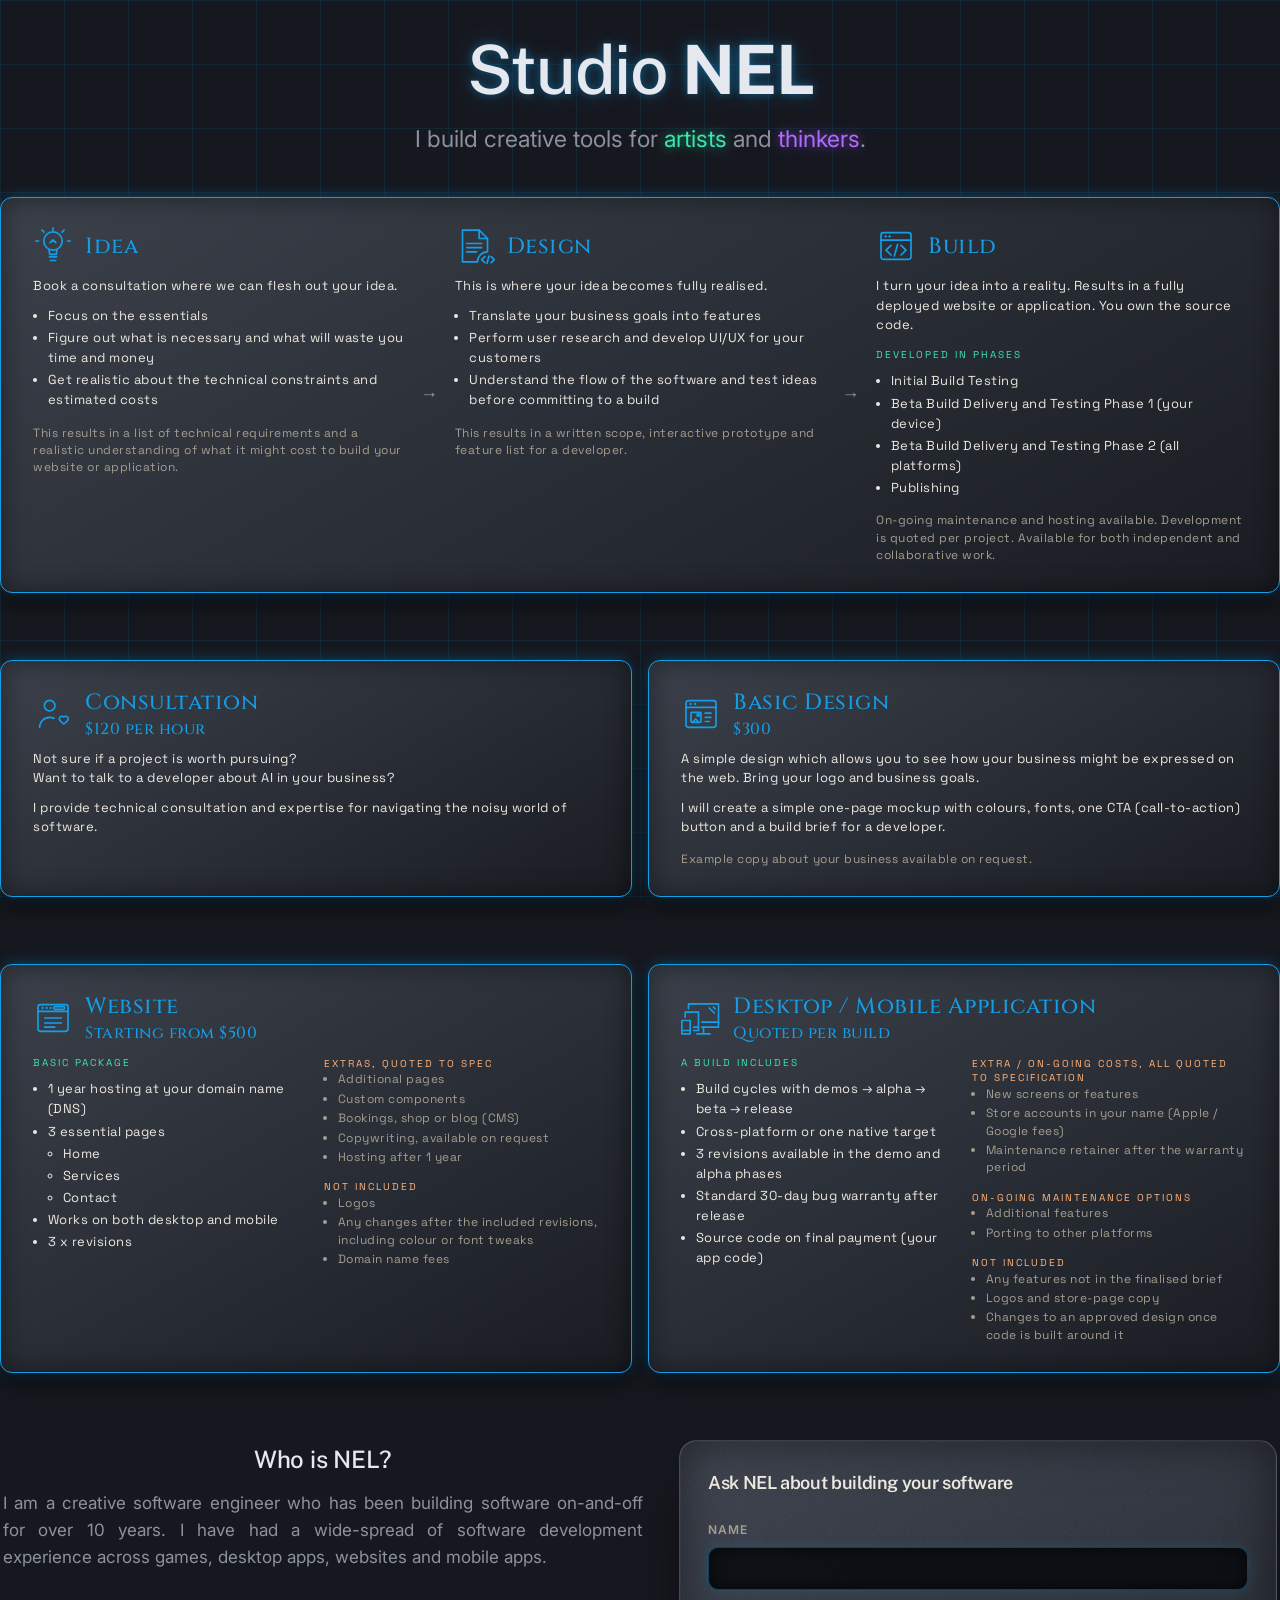
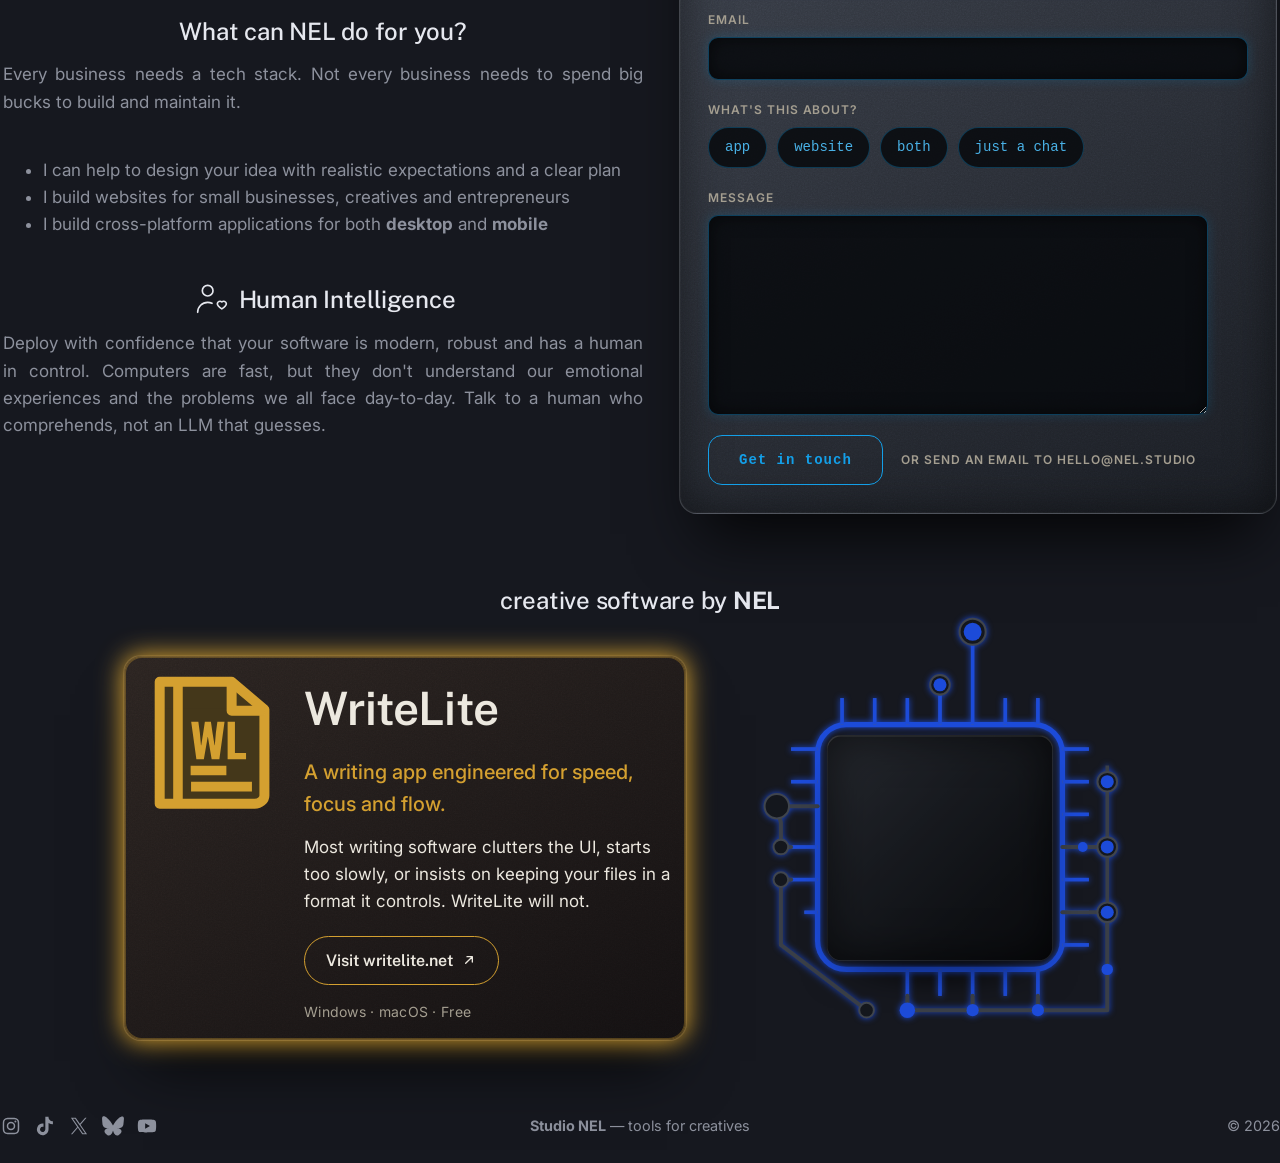
==== index.html @ 38337c76 "copy edit 13 and removed prompt data file" ====
<!DOCTYPE html>
<html lang="en">
<head>
  <meta charset="UTF-8">
  <meta name="viewport" content="width=device-width, initial-scale=1.0">
  <title>Studio NEL — tools for creatives</title>
  <meta name="description" content="Studio NEL builds software that puts ownership, freedom, and creative expression back in the hands of the people who use it.">
  <link rel="icon" href="icons/favicon.svg" type="image/svg+xml">
  <link rel="apple-touch-icon" href="icons/nel-logo.png">
  <!--
    ============================================================================
    Studio NEL — index.html (markup only)
    Static, GitHub Pages friendly. No server, no build step.

      styles.css   all styling
      cards.js     WriteLite card motion + the first-paint gate
      contact.js   submit-button motion + the form's POST
      stage.js     kaku
      grid.js      cursor feed for the background grid

    Editable copy is marked "EDIT:" inline below. Site purpose and hosting:
    AGENTS.md. Implementation detail lives in the code.
    ============================================================================
  -->

  <link rel="preconnect" href="https://fonts.googleapis.com">
  <link rel="preconnect" href="https://fonts.gstatic.com" crossorigin>
  <link href="https://fonts.googleapis.com/css2?family=Inter:wght@400;500;600&family=Public+Sans:wght@500;600;700&family=Cinzel:wght@500;700&family=Space+Grotesk:wght@400;500;700&display=swap" rel="stylesheet">

  <link rel="stylesheet" href="styles.css">

  <!-- Classic deferred scripts, in the order the inline blocks used to run.
      NOT type="module": modules fail under file:// (CORS), which would break
      local preview, and there is nothing to import between these files. -->
  <script src="scripts/cards.js" defer></script>
  <script src="scripts/contact.js" defer></script>
  <script src="scripts/stage.js" defer></script>
  <script src="scripts/grid.js" defer></script>
</head>
<!-- Google tag (gtag.js) -->
<script async src="https://www.googletagmanager.com/gtag/js?id=G-VW0EYB2LWG"></script>
<script>
  window.dataLayer = window.dataLayer || [];
  function gtag(){dataLayer.push(arguments);}
  gtag('js', new Date());

  gtag('config', 'G-VW0EYB2LWG');
</script>
<body>
  <!-- Hero -->
  <header class="hero">
    <div class="wrap">
      <h1 class="hero__title">Studio&nbsp;<strong>NEL</strong></h1>
      <!-- EDIT: values-line -->
      <p class="hero__values">I build creative tools for <span class="accent">artists</span> and <span class="accent accent--alt">thinkers</span>.</p>
    </div>
  </header>

  <main>
    <!-- Process — one purple card, Idea → Design → Build. No row titles: the
         cards carry their own headings. -->
    <section class="section" id="process">
      <div class="wrap">
        <div class="grid">
          <div class="client-package__shell">
            <div class="client-package__offers">
              <!-- EDIT: process copy -->
              <article class="client-package__offer client-package__offer--detail" data-accent="blue">
                <div class="client-package__offer-cols">
                  <div class="client-package__offer-col">
                    <div class="client-package__offer-head">
                      <span class="glyph" style="--icon: url('icons/idea.svg')"></span>
                      <div class="client-package__offer-titles">
                        <h3 class="client-package__offer-name">Idea</h3>
                      </div>
                    </div>
                    <p class="client-package__lede">Book a consultation where we can flesh out your idea.</p>
                    <ul class="client-package__list">
                      <li>Focus on the essentials</li>
                      <li>Figure out what is necessary and what will waste you time and money</li>
                      <li>Get realistic about the technical constraints and estimated costs</li>
                    </ul>
                    <p class="client-package__wrap">This results in a list of technical requirements and a realistic understanding of what it might cost to build your website or application.</p>
                  </div>

                  <p class="client-package__bridge" aria-hidden="true"></p>

                  <div class="client-package__offer-col">
                    <div class="client-package__offer-head">
                      <span class="glyph" style="--icon: url('icons/brief.svg')"></span>
                      <div class="client-package__offer-titles">
                        <h3 class="client-package__offer-name">Design</h3>
                      </div>
                    </div>
                    <p class="client-package__lede">This is where your idea becomes fully realised.</p>
                    <ul class="client-package__list">
                      <li>Translate your business goals into features</li>
                      <li>Perform user research and develop UI/UX for your customers</li>
                      <li>Understand the flow of the software and test ideas before committing to a build</li>
                    </ul>
                    <p class="client-package__wrap">This results in a written scope, interactive prototype and feature list for a developer.</p>
                  </div>

                  <p class="client-package__bridge" aria-hidden="true"></p>

                  <div class="client-package__offer-col">
                    <div class="client-package__offer-head">
                      <span class="glyph" style="--icon: url('icons/prototype.svg')"></span>
                      <div class="client-package__offer-titles">
                        <h3 class="client-package__offer-name">Build</h3>
                      </div>
                    </div>
                    <p class="client-package__lede">I turn your idea into a reality. Results in a fully deployed website or application. You own the source code.</p>
                    <p class="client-package__label">Developed in phases</p>
                    <ul class="client-package__list">
                      <li>Initial Build Testing</li>
                      <li>Beta Build Delivery and Testing Phase 1 (your device)</li>
                      <li>Beta Build Delivery and Testing Phase 2 (all platforms)</li>
                      <li>Publishing</li>
                    </ul>
                    <p class="client-package__wrap">On-going maintenance and hosting available. Development is quoted per project. Available for both independent and collaborative work.</p>
                  </div>
                </div>
              </article>
            </div>
          </div>
        </div>
      </div>
    </section>

    <!-- Services — the small packages, both blue. -->
    <section class="section" id="client-services">
      <div class="wrap">
        <div class="grid">
          <div class="client-package__shell">
            <div class="client-package__offers">
              <!-- EDIT: Consultation offer copy -->
              <article class="client-package__offer client-package__offer--detail" data-accent="blue">
                <div class="client-package__offer-head">
                  <span class="glyph" style="--icon: url('icons/human.svg')"></span>
                  <div class="client-package__offer-titles">
                    <h3 class="client-package__offer-name">Consultation</h3>
                    <p class="client-package__offer-price">$120 per hour</p>
                  </div>
                </div>
                <p class="client-package__lede">Not sure if a project is worth pursuing? <br> Want to talk to a developer about AI in your business?</p>
                <p class="client-package__lede">I provide technical consultation and expertise for navigating the noisy world of software.</p>
              </article>

              <!-- EDIT: Basic Design offer copy -->
              <article class="client-package__offer client-package__offer--detail" data-accent="blue">
                <div class="client-package__offer-head">
                  <span class="glyph" style="--icon: url('icons/design.svg')"></span>
                  <div class="client-package__offer-titles">
                    <h3 class="client-package__offer-name">Basic Design</h3>
                    <p class="client-package__offer-price">$300</p>
                  </div>
                </div>
                <p class="client-package__lede">A simple design which allows you to see how your business might be expressed on the web. Bring your logo and business goals.</p>
                <p class="client-package__lede">I will create a simple one-page mockup with colours, fonts, one CTA (call-to-action) button and a build brief for a developer.</p>
                <p class="client-package__wrap">Example copy about your business available on request.</p>
              </article>
            </div>
          </div>
        </div>
      </div>
    </section>

    <!-- Packages — the big builds, includes left, extras right. -->
    <section class="section" id="client-packages">
      <div class="wrap">
        <div class="grid">
          <div class="client-package__shell">
            <div class="client-package__offers">
              <!-- EDIT: Website package copy -->
              <article class="client-package__offer client-package__offer--detail" data-accent="blue">
                <div class="client-package__offer-head">
                  <span class="glyph" style="--icon: url('icons/website.svg')"></span>
                  <div class="client-package__offer-titles">
                    <h3 class="client-package__offer-name">Website</h3>
                    <p class="client-package__offer-price">Starting from $500</p>
                  </div>
                </div>
                <div class="client-package__offer-cols">
                  <div class="client-package__offer-col">
                    <p class="client-package__label">Basic Package</p>
                    <ul class="client-package__list">
                      <li>1 year hosting at your domain name (DNS)</li>
                      <li>3 essential pages
                        <ul>
                          <li>Home</li>
                          <li>Services</li>
                          <li>Contact</li>
                        </ul>
                      </li>
                      <li>Works on both desktop and mobile</li>
                      <li>3 x revisions</li>
                    </ul>
                  </div>
                  <div class="client-package__offer-col">
                    <p class="client-package__label client-package__wrap">Extras, quoted to spec</p>
                    <ul class="client-package__list client-package__wrap">
                      <li>Additional pages</li>
                      <li>Custom components</li>
                      <li>Bookings, shop or blog (CMS)</li>
                      <li>Copywriting, available on request</li>
                      <li>Hosting after 1 year</li>
                    </ul>
                    <p class="client-package__label client-package__wrap">Not included</p>
                    <ul class="client-package__list client-package__wrap">
                      <li>Logos</li>
                      <li>Any changes after the included revisions, including colour or font tweaks</li>
                      <li>Domain name fees</li>
                    </ul>
                  </div>
                </div>
              </article>

              <!-- EDIT: Desktop / Mobile package copy -->
              <article class="client-package__offer client-package__offer--detail" data-accent="blue">
                <div class="client-package__offer-head">
                  <span class="glyph" style="--icon: url('icons/publish.svg')"></span>
                  <div class="client-package__offer-titles">
                    <h3 class="client-package__offer-name">Desktop / Mobile Application</h3>
                    <p class="client-package__offer-price">Quoted per build</p>
                  </div>
                </div>
                <div class="client-package__offer-cols">
                  <div class="client-package__offer-col">
                    <p class="client-package__label">A Build Includes</p>
                    <ul class="client-package__list">
                      <li>Build cycles with demos → alpha → beta → release</li>
                      <li>Cross-platform or one native target</li>
                      <li>3 revisions available in the demo and alpha phases</li>
                      <li>Standard 30-day bug warranty after release</li>
                      <li>Source code on final payment (your app code)</li>
                    </ul>
                  </div>
                  <div class="client-package__offer-col">
                    <p class="client-package__label client-package__wrap">Extra / on-going costs, all quoted to specification</p>
                    <ul class="client-package__list client-package__wrap">
                      <li>New screens or features</li>
                      <li>Store accounts in your name (Apple / Google fees)</li>
                      <li>Maintenance retainer after the warranty period</li>
                    </ul>
                    <p class="client-package__label client-package__wrap">On-going maintenance options</p>
                    <ul class="client-package__list client-package__wrap">
                      <li>Additional features</li>
                      <li>Porting to other platforms</li>
                    </ul>
                    <p class="client-package__label client-package__wrap">Not included</p>
                    <ul class="client-package__list client-package__wrap">
                      <li>Any features not in the finalised brief</li>
                      <li>Logos and store-page copy</li>
                      <li>Changes to an approved design once code is built around it</li>
                    </ul>
                  </div>
                </div>
              </article>
            </div>
          </div>
        </div>
      </div>
    </section>

    <!-- Studio intro — pitch copy left, contact form right. -->
    <section class="section" id="studio-intro">
      <div class="wrap">
        <div class="grid">
          <div class="studio-intro">
            <h2 class="section__title section__title--icon">Who is NEL?</h2>
              <p class="section__lede">I am a creative software engineer who has been building
                software on-and-off for over 10 years. I have had a wide-spread of software
                development experience across games, desktop apps, websites and mobile apps.</p>

            <h2 class="section__title">What can NEL do for you?</h2>
            <p class="section__lede">Every business needs a tech stack. Not every
              business needs to spend big bucks to build and maintain it.</p>
              <ul class="section__list">
                <li>I can help to design your idea with realistic expectations and a clear plan</li>
                <li>I build websites for small businesses, creatives and entrepreneurs</li>
                <li>I build cross-platform applications for both <strong>desktop</strong> and <strong>mobile</strong></li>
              </ul>

            <h2 class="section__title section__title--icon">
              <span class="glyph section__title-icon" style="--icon: url('icons/human.svg')" aria-hidden="true"></span>
              Human Intelligence
            </h2>
            <p class="section__lede">Deploy with confidence that your software is modern,
              robust and has a human in control. Computers are fast, but they don't
              understand our emotional experiences and the problems we all face day-to-day.
              Talk to a human who comprehends, not an LLM that guesses. </p>


          </div>

          <!-- Contact card — static stone island. Form structure only; fields TBD. -->
          <section class="contact-card" id="contact" aria-label="Contact">
            <div class="contact-card__inner">
              <!-- EDIT: contact-heading -->
              <h3 class="contact-card__title">Ask NEL about building your software</h3>
              <form class="contact-form">
                <!-- EDIT: contact-fields -->
                <div class="contact-form__field">
                  <label class="contact-form__label" for="cf-name">Name</label>
                  <input class="contact-form__input" id="cf-name" name="name" type="text" autocomplete="name">
                </div>

                <div class="contact-form__field">
                  <label class="contact-form__label" for="cf-email">Email</label>
                  <input class="contact-form__input" id="cf-email" name="email" type="email" autocomplete="email">
                </div>

                <fieldset class="contact-form__field contact-form__topics">
                  <legend class="contact-form__label">What's this about?</legend>
                  <label class="contact-form__topic">
                    <input type="radio" name="topic" value="app">
                    <span>app</span>
                  </label>
                  <label class="contact-form__topic">
                    <input type="radio" name="topic" value="website">
                    <span>website</span>
                  </label>
                  <label class="contact-form__topic">
                    <input type="radio" name="topic" value="both">
                    <span>both</span>
                  </label>
                  <label class="contact-form__topic">
                    <input type="radio" name="topic" value="chat">
                    <span>just a chat</span>
                  </label>
                </fieldset>

                <div class="contact-form__field">
                  <label class="contact-form__label" for="cf-message">Message</label>
                  <textarea class="contact-form__message" id="cf-message" name="message"></textarea>
                </div>

                <div class="contact-form__actions">
                  <button class="contact-form__submit" type="submit" data-magnetic><span class="contact-form__submit-label">Get in touch</span></button>
                  <p class="contact-form__label contact-form__hint">or send an email to hello@nel.studio</p>
                </div>

                <!-- failure message only; success shows on the button itself -->
                <p class="contact-form__status" role="alert" hidden></p>
              </form>
            </div>
          </section>
        </div>
      </div>
    </section>

    <!-- Software -->
    <section class="section" id="software">
      <div class="wrap">
        <h2 class="section__title">creative software by&nbsp;<strong>NEL</strong></h2>

        <div class="grid">
          <article class="writelite-card" data-magnet>
            <div class="writelite-card__inner">
              <div class="writelite-card__logo">
                <!-- Real WriteLite logo, fixed colours -->
                <img src="icons/wl_logo.svg" alt="WriteLite logo">
              </div>

              <div class="writelite-card__body">
                <h3 class="writelite-card__name">WriteLite</h3>
                <p class="writelite-card__tagline">A writing app engineered for speed, focus and flow.</p>
                <!-- EDIT: wl-description -->
                <p class="writelite-card__desc">
                  Most writing software clutters the UI, starts too slowly, or insists on keeping your files in a format it controls.
                  WriteLite will not.
                </p>
                <div class="writelite-card__foot">
                  <a class="writelite-card__cta" href="https://writelite.net" target="_blank" rel="noopener">
                    Visit writelite.net
                    <svg viewBox="0 0 24 24" width="16" height="16" fill="none" stroke="currentColor" stroke-width="2" stroke-linecap="round" stroke-linejoin="round" aria-hidden="true"><path d="M7 17 17 7M9 7h8v8"/></svg>
                  </a>
                  <span class="writelite-card__meta">Windows · macOS · Free</span>
                </div>
              </div>
            </div>
          </article>

          <!-- kaku — a static square that boots itself once WriteLite has landed.
               Not a .writelite-card and has no magnet: it never flies in, it just
               powers up in place. The lifting/resizing square is .kaku-card; the
               .kaku-stage wrapper is the equal-height grid sibling. The circuit
               SVG is injected by stage.js. -->
          <article class="kaku-stage" aria-label="kaku">
            <div class="kaku-stage__inner" data-phase="dormant">
              <div class="kaku-stage__shadow"></div>
              <div class="kaku-stage__glow"></div>
              <div class="kaku-stage__circuit"><!-- circuit SVG injected by JS --></div>
              <div class="kaku-stage__lift">
                <!-- Card face: a dictionary entry for the working title. The text
                     and the mono line are hidden until the boot reaches 'hold';
                     the etched glyph is always there (grey), and lights up with
                     the rest. stage.js sets data-face / data-typing. -->
                <div class="kaku-card">
                  <div class="kaku-card__face">
                    <!-- Inlined from kaku_logo.svg (fill → currentColor so it can
                         recolour + glow; viewBox tightened from the file's
                         "-27 -879.5 1046 1046" to the ink's own bounds so the mark
                         fills its box). If the logo file changes, re-copy it here. -->
                    <svg class="kaku-card__glyph" viewBox="33 -792 926 871"
                         xmlns="http://www.w3.org/2000/svg" aria-hidden="true">
                      <path fill="currentColor" d="M204-246L204-246L203 1Q148-20 105-48L105-48Q86-60 76-60L76-60Q69-60 69-54L69-54Q69-47 85.500-25.500Q102-4 126 20Q150 44 173.500 61.500Q197 79 211 79L211 79Q228 79 245 62.500Q262 46 262 21L262 21Q262 12 261 3Q260-6 260-16L260-16L261-285Q335-335 361-359Q387-383 387-390L387-390Q387-397 378-397L378-397Q369-397 358-390L358-390Q308-361 262-339L262-339L263-508L355-516Q364-517 371.500-520.500Q379-524 379-531L379-531Q379-538 369.500-548Q360-558 347.500-566.500Q335-575 326-575L326-575Q322-575 320-574L320-574Q301-564 283-563L283-563L263-561L264-749Q264-760 259-767.500Q254-775 234-783L234-783Q212-792 199-792L199-792Q187-792 187-785L187-785Q187-782 190-777L190-777Q200-762 203.500-750.500Q207-739 207-721L207-721L206-557L119-550Q112-549 106-549Q100-549 95-549L95-549Q77-549 65-552L65-552Q63-553 59-553L59-553Q55-553 55-549L55-549Q55-545 56-543L56-543Q58-538 64-526Q70-514 80-504.500Q90-495 105-495L105-495Q112-495 121-496Q130-497 140-498L140-498L206-504L205-309Q151-282 109.500-263.500Q68-245 45-243L45-243Q33-242 33-236L33-236Q33-234 41.500-222Q50-210 63.500-199.500Q77-189 92-189L92-189Q97-189 106-191.500Q115-194 137.500-206Q160-218 204-246ZM762-562L762-562L943-572Q959-572 959-586L959-586Q959-598 941-614Q923-630 905-630L905-630Q897-630 894-629L894-629Q881-624 869-622Q857-620 839-619L839-619L779-615Q787-642 794-673.500Q801-705 807-735L807-735Q807-737 807.500-738.500Q808-740 808-741L808-741Q808-752 795-761Q782-770 766.500-775.500Q751-781 741-781L741-781Q731-781 731-773L731-773Q731-768 732-766L732-766Q735-757 736-750Q737-743 737-735L737-735L737-726Q732-670 720-612L720-612L585-604L570-719Q568-731 557.500-736Q547-741 534-742Q521-743 512-743L512-743Q499-743 499-737L499-737Q499-735 501-731L501-731Q509-717 513-706Q517-695 518-681L518-681L528-600L441-595L429-595Q416-595 403.500-596.500Q391-598 377-600L377-600L374-600Q368-600 368-596L368-596Q368-592 369-590L369-590Q380-559 395.500-551.500Q411-544 424-544L424-544Q430-544 437-544Q444-544 454-545L454-545L534-549L537-523Q540-504 540-478L540-478Q540-459 551.500-451Q563-443 575.500-441Q588-439 589-439L589-439Q604-439 604-452L604-452L604-456L592-553L710-559Q706-534 700-510.500Q694-487 688-465L688-465Q685-453 685-445L685-445Q685-432 692-432L692-432Q699-432 708.500-446Q718-460 728-480.500Q738-501 747-523.500Q756-546 762-562ZM503 53L501 20L863 13Q887 11 887 0L887 0Q887-14 861-41L861-41L891-349Q892-355 895.500-361.500Q899-368 899-375L899-375Q899-381 895-388.500Q891-396 878-404L878-404Q872-410 863.500-412Q855-414 845-414L845-414L838-414L481-397Q454-405 438-409.500Q422-414 414-414L414-414Q404-414 404-407L404-407Q404-405 405.500-401.500Q407-398 408-393L408-393Q418-370 421-332L421-332L439-46Q440-34 440.500-24Q441-14 441-5L441-5Q441 2 440.500 9Q440 16 439 24L439 24Q439 26 438.500 28.500Q438 31 438 33L438 33Q438 43 444 49.500Q450 56 467 65L467 65Q479 71 488 71L488 71Q503 71 503 55L503 55L503 53ZM678-355L827-362L819-237L677-231L678-355ZM480-346L619-352L618-229L487-223L480-346ZM676-180L816-186L806-40L675-37L676-180ZM490-172L618-178L617-36L498-33L490-172Z"/>
                    </svg>
                    <p class="kaku-card__word">Kaku <span class="kaku-card__ipa">| &#712;ka.k&#623; |</span></p>
                    <p class="kaku-card__pos">verb</p>
                    <p class="kaku-card__gloss">Japanese: &ldquo;to draw&rdquo;</p>
                    <!-- typed a character at a time by stage.js; hidden from
                         assistive tech so a half-written string is never read -->
                    <p class="kaku-card__build" aria-hidden="true"><span class="kaku-card__typed"></span><span class="kaku-card__caret"></span></p>
                  </div>
                </div>
                <div class="kaku-stage__rim"></div>
              </div>
            </div>
          </article>
        </div>
      </div>
    </section>
  </main>

  <footer class="foot wrap">
    <nav class="foot__social" aria-label="Studio NEL on social media">
      <a href="https://www.instagram.com/studio_nel_/" target="_blank" rel="noopener noreferrer" aria-label="Instagram">
        <span class="foot__social-icon" style="--icon: url('icons/instagram.svg')" aria-hidden="true"></span>
      </a>
      <a href="https://www.tiktok.com/@studio_nel_" target="_blank" rel="noopener noreferrer" aria-label="TikTok">
        <span class="foot__social-icon" style="--icon: url('icons/tiktok.svg')" aria-hidden="true"></span>
      </a>
      <a href="https://x.com/NEL_studio_" target="_blank" rel="noopener noreferrer" aria-label="X">
        <span class="foot__social-icon" style="--icon: url('icons/twitter.svg')" aria-hidden="true"></span>
      </a>
      <a href="https://bsky.app/profile/studio-nel.bsky.social" target="_blank" rel="noopener noreferrer" aria-label="Bluesky">
        <span class="foot__social-icon" style="--icon: url('icons/bluesky.svg')" aria-hidden="true"></span>
      </a>
      <a href="https://www.youtube.com/@Studio_NEL_95" target="_blank" rel="noopener noreferrer" aria-label="YouTube">
        <span class="foot__social-icon" style="--icon: url('icons/youtube.svg')" aria-hidden="true"></span>
      </a>
    </nav>
    <span><strong>Studio NEL</strong> — tools for creatives</span>
    <span>© 2026</span>
  </footer>

</body>
</html>
---- styles.css ----
/* ===========================================================================
   Studio NEL — styles.css

   Groups run in dependency order: tokens, base, layout, then one group
   per component, then responsive and accessibility last.

   ORDER IS LOAD-BEARING in two places:
     • .contact-form__field must stay ABOVE .contact-form__topics
     • both @media blocks must stay LAST
   Everything else is settled by specificity and may be moved freely.

   @keyframes live with the component that uses them, not in a global block.
   =========================================================================== */


/* ===========================================================================
   1. TOKENS
   =========================================================================== */

:root {
  --font-display: 'Public Sans', ui-sans-serif, system-ui, sans-serif;
  --font-body: 'Inter', ui-sans-serif, system-ui, -apple-system, sans-serif;

  --radius: 18px;

  --ease: cubic-bezier(0.22, 0.61, 0.36, 1);

  /* Granite */
  --granite-950: #16181f;      /* deepest — page bg */
  --granite-900: #1f222c;      /* raised surface — same hue, lifted */
  --granite-ink: #e6e8ef;      /* cool off-white text */
  --granite-muted: #8d919d;    /* blue-grey muted */

  /* Cornflower — the site accent */
  --blue-fill: #139fe8;   /* site accent / solid fill / buttons / title glow */
  --blue-kaku: #1c4bd9;   /* kaku's own energy accent — drives its glow, circuit + rim */

  /* Background grid. The two rgba values carry --blue-fill's channels by hand,
     because a hex token can't be given an alpha — change --blue-fill and these
     must be changed with it. */
  --grid-size: 64px;                       /* cell pitch */
  --grid-width: 1px;                       /* line thickness */
  --grid-dim: rgba(19, 159, 232, 0.10);    /* resting line */
  --grid-lit: rgba(19, 159, 232, 0.85);    /* line inside the cursor glow */
  --glow-core: 28px;                       /* full-strength radius */
  --glow-edge: 140px;                      /* fade reaches zero */

  /* Hero subheading words */
  --accent-artists: #39e6b0;      /* "artists" — teal */
  --accent-thinkers: #b06bff;  /* "thinkers" — purple */

  /* Page colours — one site style */
  --bg: var(--granite-950);
  --surface: var(--granite-900);
  --text: var(--granite-ink);
  --muted: var(--granite-muted);
  --line: rgba(255, 255, 255, 0.09);
  --accent: var(--blue-fill);         /* site accent — fills */
  --accent-ink: #ffffff;              /* text on accent fills */
  --accent-text: var(--blue-fill);    /* accent as text/links */
}


/* ===========================================================================
   2. BASE
   =========================================================================== */

* { box-sizing: border-box; }

html { scroll-behavior: smooth; }

body {
  margin: 0;
  display: flex;                   /* sticky-footer column */
  flex-direction: column;
  min-height: 100vh;               /* fallback */
  min-height: 100dvh;              /* mobile dynamic viewport */
  background-color: var(--bg);
  /* Cursor position for the grid glow, fed by grid.js. Declared here, NOT on
     ::after — grid.js writes them to body's inline style, and a declaration on
     the pseudo-element would beat the inherited value. Off-screen until the
     pointer moves, so nothing glows on load. */
  --mx: -9999px;
  --my: -9999px;
  color: var(--text);
  overflow-x: hidden;              /* card glides in from off-screen left — no scrollbar flash */
  font-family: var(--font-body);
  font-size: 17px;
  line-height: 1.6;
  -webkit-font-smoothing: antialiased;
  text-rendering: optimizeLegibility;
}

/* Background grid — two viewport-fixed layers behind everything. ::before is the
   resting grid; ::after is a lit copy of it, revealed only inside a radial mask
   centred on the cursor. Both sit at z-index -1: above the body background
   colour (which paints as the page canvas) and below all content.
   Do NOT add mix-blend-mode here. A blend mode isolates the parent, which would
   make body a stacking context and blend the layer against an empty backdrop
   instead of the page ground. Brightness lives in --grid-lit's alpha. */
body::before,
body::after {
  content: "";
  position: fixed;                 /* body has no transform/filter, so: viewport */
  inset: 0;
  z-index: -1;
  pointer-events: none;            /* never intercept clicks on the cards */
}

body::before {
  background-image:
    repeating-linear-gradient(to right, var(--grid-dim) 0 var(--grid-width),
                              transparent var(--grid-width) var(--grid-size)),
    repeating-linear-gradient(to bottom, var(--grid-dim) 0 var(--grid-width),
                              transparent var(--grid-width) var(--grid-size));
}

body::after {
  background-image:
    repeating-linear-gradient(to right, var(--grid-lit) 0 var(--grid-width),
                              transparent var(--grid-width) var(--grid-size)),
    repeating-linear-gradient(to bottom, var(--grid-lit) 0 var(--grid-width),
                              transparent var(--grid-width) var(--grid-size));
  -webkit-mask-image: radial-gradient(circle var(--glow-edge) at var(--mx) var(--my),
                        #000 0%, #000 var(--glow-core), transparent 100%);
          mask-image: radial-gradient(circle var(--glow-edge) at var(--mx) var(--my),
                        #000 0%, #000 var(--glow-core), transparent 100%);
  -webkit-mask-repeat: no-repeat;
          mask-repeat: no-repeat;
}

/* Colour transitions only after first paint (avoids animating the load) */
body.ready {
  transition: background-color 0.28s var(--ease), color 0.28s var(--ease),
              border-color 0.28s var(--ease);
}

.wrap {
  width: 100%;
}

a { color: var(--accent-text); }

main { flex: 1 0 auto; }           /* grow so the footer sits at the viewport bottom */


/* ===========================================================================
   3. LAYOUT — sections and the software / studio-intro / client-package rows
   =========================================================================== */

.section {
  padding-block-start: 40px;                      /* fixed gap: subtitle → title */
  padding-block-end: 27px;                        /* space above the footer */
}

/* Studio-intro row: pitch copy | contact card. Shared 36px gap (24px under 720);
   flex-start so the tall form does not stretch the copy column. */
#studio-intro .grid { align-items: flex-start; }

/* Intro column sizes to content; lede/list already cap at 640px. */
.studio-intro { min-width: 0; }

.section__title {
  font-family: var(--font-display);
  font-weight: 500;
  font-size: 24px;
  letter-spacing: -0.01em;
  text-align: center;
  margin: 0 0 11px;
}

/* Icon at the front of a section title; 1em tracks the title size (24 / 18). */
.section__title--icon {
  display: flex;
  align-items: center;
  justify-content: center;
  gap: 8px;
}

.section__title-icon {
  width: 40px;
  height: 40px;
  flex: 0 0 auto;
}

/* Intro paragraph under a section title. max-width is a measure cap, not a
   derived number — without it the line runs the full 1034px row. */
.section__lede {
  max-width: 640px;
  margin: 0 auto 11px;
  text-align: justify;
  color: var(--muted);
  text-wrap: pretty;
  padding-bottom: 30px;
}

.section__list
{
  max-width: 640px;
  margin: 0 auto 11px;
  text-align: left;
  color: var(--muted);
  text-wrap: pretty;
  padding-bottom: 30px;
}

/* Product grid — holds up to 3, centres 1 */
.grid {
  display: flex;
  flex-wrap: wrap;
  justify-content: center;
  gap: 36px;
  align-items: stretch;            /* equal-height cards when paired */
}


/* ===========================================================================
   4. HERO
   =========================================================================== */

.hero {
  display: flex;
  flex-direction: column;
  justify-content: center;
  align-items: center;
  text-align: center;
  padding-top: 36px;                        /* space above the title */
  padding-bottom: 0;                        /* gap below is owned by .section top */
}
.hero__title {
  font-family: 'Public Sans', var(--font-body);
  font-weight: 500;
  font-size: 68px;
  line-height: 0.98;
  letter-spacing: -0.02em;
  margin: 0;
  text-shadow:
    0 0 10px color-mix(in srgb, var(--accent) 45%, transparent),
    0 0 24px color-mix(in srgb, var(--accent) 25%, transparent);
}

.hero__values {
  margin: 18px auto 0;
  font-size: 23px;
  color: var(--muted);
  max-width: 34ch;
  font-weight: 400;
}
.hero__values .accent {
  color: var(--accent-artists);
  text-shadow:
    0 0 12px color-mix(in srgb, var(--accent-artists) 60%, transparent),
    0 0 30px color-mix(in srgb, var(--accent-artists) 35%, transparent);
}
/* "thinkers" — swap the local token so colour AND glow both go purple */
.hero__values .accent--alt { --accent-artists: var(--accent-thinkers); }


/* ===========================================================================
   5. WRITELITE CARD — stone island
   Behaviour knobs + palette live on the class.
   =========================================================================== */

.writelite-card {
  --accent: #d4a030;               /* neon rim / amber accent */
  --glow: 1;                        /* rim glow strength multiplier */
  --range: 24;                      /* px beyond the edge the magnet pull reaches */
  --pull: 5;                        /* peak magnet drift */
  --pc-text: #ece8df;              /* foreground on stone */
  --pc-muted: #a49e90;             /* meta line */
  --pc-ink: #1f1e1a;               /* text on an amber fill */
  perspective: 900px;
  flex: 0 0 564px;                  /* fixed 564px — never grows or shrinks to fill */
  max-width: 100%;                  /* shrink only when the viewport is narrower than the card */
  margin-top: 25px;                 /* aligns the card's top with the kaku chip's top; zeroed once stacked */
  /* `both` fill is load-bearing: the backwards fill is what parks the card
     off-screen-left rather than invisible, so it reads as a solid card flying
     in from outside the page. --glide-delay lets future cards stagger. */
  animation: pc-glide 2.2s var(--ease) both var(--glide-delay, 0ms);
}

/* Once the glide finishes, the outer card hands off to the idle bob and the
   inner drops its bank animation so JS can own the inner's pull/tilt transform. */
.writelite-card.is-landed { animation: writelite-bob 3.6s ease-in-out infinite; }
.writelite-card.is-landed .writelite-card__inner { animation: none; }

.writelite-card__inner {
  position: relative;
  border-radius: var(--radius);
  display: grid;
  grid-template-columns: 144px 1fr;
  gap: 20px;
  padding: 16px;
  align-items: center;
  color: var(--pc-text);
  transform-style: preserve-3d;
  background: linear-gradient(150deg, #2a2320, #131011);
  border: 1px solid rgba(255, 255, 255, 0.12);
  box-shadow: 0 40px 60px -20px rgba(0, 0, 0, 0.8),
              inset 0 0 0 1px rgba(255, 255, 255, 0.04);
  animation: pc-bank 2.2s var(--ease) both var(--glide-delay, 0ms);
}
/* Lazy cursor-follow: the pull + tilt ease toward each new pointer position
   over ~1.5s, so the card drafts after the mouse instead of snapping to it. */
body.ready .writelite-card,
body.ready .writelite-card__inner { transition: transform 1.5s var(--ease); }

/* stone grain — baked feTurbulence data-URI */
.writelite-card__inner::before {
  content: ""; position: absolute;
  inset: 0; border-radius: var(--radius);
  pointer-events: none;
  opacity: 0.35; mix-blend-mode: overlay;
  background-image: url("data:image/svg+xml,%3Csvg xmlns='http://www.w3.org/2000/svg' width='200' height='200'%3E%3Cfilter id='c'%3E%3CfeTurbulence type='fractalNoise' baseFrequency='0.7' numOctaves='3'/%3E%3CfeColorMatrix type='saturate' values='0'/%3E%3C/filter%3E%3Crect width='100%25' height='100%25' filter='url(%23c)'/%3E%3C/svg%3E");
}
/* neon rim — driven entirely by --accent (no overflow:hidden or the glow clips) */
.writelite-card__inner::after {
  content: ""; position: absolute; inset: 0; border-radius: var(--radius);
  pointer-events: none;
  border: 1px solid color-mix(in srgb, var(--accent) 40%, transparent);
  box-shadow: 0 0 24px calc(var(--glow) * 2px) var(--accent),
              inset 0 0 0 1px color-mix(in srgb, var(--accent) 33%, transparent);
}
/* lift the real content above the grain/rim pseudo-layers so text stays crisp */
.writelite-card__inner > * { position: relative; z-index: 1; }

.writelite-card__logo {
  display: grid;
  place-items: center;
  align-self: start;
}
.writelite-card__logo img {
  width: 144px;
  height: auto;
}

.writelite-card__name {
  font-family: var(--font-display);
  font-weight: 600;
  font-size: 46px;
  letter-spacing: -0.02em;
  margin: 0;
}
.writelite-card__tagline {
  margin: 10px 0 0;
  font-size: 20px;
  color: var(--accent);
  font-weight: 500;
}
.writelite-card__desc {
  margin: 14px 0 0;
  color: var(--pc-text);
  max-width: 460px;
}
.writelite-card__foot {
  margin-top: 20px;
  display: flex;
  flex-wrap: wrap;
  align-items: center;
  gap: 16px 24px;
}
.writelite-card__cta {
  display: inline-flex;
  align-items: center;
  gap: 8px;
  font-family: var(--font-display);
  font-weight: 600;
  font-size: 16px;
  text-decoration: none;
  color: var(--pc-text);
  padding: 11px 21px;
  border: 1.5px solid var(--accent);
  border-radius: 999px;
}
.writelite-card__cta:hover { background: var(--accent); color: var(--pc-ink); }
body.ready .writelite-card__cta { transition: background-color 0.2s var(--ease), color 0.2s var(--ease); }
.writelite-card__meta {
  font-size: 14px;
  color: var(--pc-muted);
  letter-spacing: 0.02em;
}

/* The outer card flies in fully opaque from off-screen left; the inner banks
   and levels out, like a ship settling into position. */
@keyframes pc-glide {
  from { transform: translateX(-140vw); }
  to   { transform: translateX(0); }
}
@keyframes pc-bank {
  from { transform: rotateY(24deg) rotateZ(-6deg); }
  to   { transform: rotateY(0) rotateZ(0); }
}
/* Idle float once landed — the WriteLite twin of kaku's hoverbob. Lives on the
   outer card so it never collides with the magnet pull/tilt on the inner. */
@keyframes writelite-bob {
  0%,100% { transform: translateY(2px); }
  50%     { transform: translateY(-9px); }
}


/* ===========================================================================
   6. KAKU — self-booting circuit card, stone island
     .kaku-stage  — the grid sibling; a fixed square
     .kaku-card   — the square that lifts + resizes (the "card" itself)
     __circuit    — the SVG circuit board (injected by stage.js)
     __rim        — WriteLite-style kaku-blue aura; flickers once then holds

   stage.js mutates inline styles to run the phase timeline. The base styles
   below ARE the `dormant` look — keep them that way, or the card flashes a
   later phase before the boot starts.
   =========================================================================== */

.kaku-stage {
  --acc: var(--blue-kaku);           /* energy colour — drives glow, circuit, rim */
  --glow: 1;                          /* glow-strength multiplier */
  --range: 24;                        /* px beyond the edge the magnet pull reaches */
  --pull: 5;                          /* peak magnet drift */
  position: relative;
  flex: 0 0 auto;
  width: min(434px, 90vw);            /* the whole square animation system scales off this */
  aspect-ratio: 1 / 1;
  max-width: 100%;
  perspective: 900px;                 /* depth for the magnet tilt (matches WriteLite) */
  display: grid;
  place-items: center;
}
.kaku-stage__inner {
  position: relative;
  width: 100%;
  height: 100%;
  display: grid;
  place-items: center;
  /* the magnet's free transform layer — eases toward the pointer. Untouched
     until the boot arms it. */
  transition: transform 1.5s var(--ease);
}
.kaku-stage__shadow {
  position: absolute; left: 50%; bottom: 15%;
  width: 52%; height: 12%;
  transform: translate(-50%, 0) scale(1);
  border-radius: 50%;
  background: radial-gradient(closest-side, #000000cc, transparent 78%);
  filter: blur(8px);
  opacity: .5;
  transition: transform .95s cubic-bezier(.2,.8,.2,1), opacity .95s ease, filter .95s ease;
  z-index: 1;
}
.kaku-stage__glow {
  position: absolute; left: 50%; top: 48%;
  width: 90%; height: 90%;
  transform: translate(-50%, -50%) scale(.7);
  border-radius: 50%;
  background: radial-gradient(closest-side, var(--acc), transparent 72%);
  opacity: 0;
  filter: blur(6px);
  mix-blend-mode: screen;
  transition: opacity .8s ease, transform .8s cubic-bezier(.2,.8,.2,1);
  z-index: 2;
}
.kaku-stage__circuit {
  position: absolute; inset: 3%;
  z-index: 3;
  color: var(--acc);                  /* currentColor for the injected SVG traces */
  filter: none;
  transition: filter .6s ease;
}
.kaku-stage__lift {
  position: relative;
  z-index: 4;
  /* 88.4% is the card's LEVITATED size — its real box. The card must rest
     untransformed at this size so its text rasterises at 1:1 and stays crisp;
     the boot runs the scale the other way, from 1/1.7 up to 1. */
  width: 88.4%;
  aspect-ratio: 1 / 1;
  display: grid;
  place-items: center;
}
.kaku-card {
  position: relative;
  width: 100%;
  aspect-ratio: 1 / 1;
  /* Decoration lengths are authored at LEVITATED size; the DORMANT phase
     scales them back down. */
  border-radius: 23.8px;
  background: linear-gradient(135deg,#333842 0%,#20242c 40%,#14171d 72%,#0d0f14 100%),
              repeating-linear-gradient(118deg, rgba(255,255,255,.05) 0 1px, transparent 1px 6px);
  border: 1.7px solid #ffffff22;
  box-shadow: inset 0 1.7px 0 #ffffff2e, inset 0 0 74.8px #0009, 0 37.4px 74.8px -37.4px #000d;
  overflow: hidden;
  /* 1/1.7 — the dormant size. Must be the inverse, not identity, or the card
     flashes at full size before the boot starts. */
  transform: scale(0.5882352941);
  filter: brightness(.5) saturate(.55);   /* dormant look — matches the base phase */
  transition: transform 1.1s cubic-bezier(.2,.8,.2,1), filter .6s ease;

  /* --- card face tokens (the dictionary entry) --- */
  /* Lit colour for the "building..." line ONLY. The glyph does NOT use this:
     it is a 144px mark, not text, and paints raw --blue-kaku so it matches the
     circuit nodes exactly. */
  --k-lit: color-mix(in srgb, var(--acc) 45%, #dbe6ff);
  /* dead-trace grey — the glyph's colour before it ignites. A token because
     the ignition keyframes below have to name it too. */
  --k-dead: #3c414a;
  --k-pad: 20px;
}
/* WriteLite-style rim aura — overlays .kaku-card, mirrors its scale in JS.
   Authored at the same levitated size as .kaku-card and scaled by the same
   inverse while dormant, so the two never drift apart. */
.kaku-stage__rim {
  position: absolute; inset: 0;
  border-radius: 23.8px;
  pointer-events: none;
  opacity: 0;                         /* off until the boot's flicker phase */
  transform: scale(0.5882352941);
  border: 1.7px solid color-mix(in srgb, var(--acc) 40%, transparent);
  box-shadow: 0 0 40.8px calc(var(--glow) * 3.4px) var(--acc),
              inset 0 0 0 1.7px color-mix(in srgb, var(--acc) 33%, transparent);
  transition: opacity .8s ease, transform 1.1s cubic-bezier(.2,.8,.2,1);
}

/* --- the card face: revealed once the boot settles at 'hold' ---------------
   stage.js sets data-face="on" to drive the fades in order, then
   data-glyph="lit" for the ignition once the typing has finished.
   Every value here is plain px and means exactly what it renders at. Never
   author the face against a scale — the text would be rasterised small and
   stretched, which is what made it blurry before. */
.kaku-card__face {
  /* Plain block flow — NOT flex/grid and no overflow, or .kaku-card__glyph's
     float stops shortening the text's line boxes. */
  position: absolute;
  inset: 0;
  padding: var(--k-pad);
}
/* Etched mark, top-left. Floated (not absolute) so the entry text runs beside
   it and then leaks underneath line by line, like a dictionary page. */
.kaku-card__glyph {
  float: left;
  width: 144px;                       /* matches the WriteLite logo's rendered size */
  height: 144px;
  margin: 0 12px 10px 0;
  /* dormant: cut into the plate — dead-trace grey with a hairline light lip below */
  color: var(--k-dead);
  filter: drop-shadow(0 1.7px 0 rgba(255,255,255,.06));
  /* Held back until the reveal. Floats still reserve their box when
     transparent, so nothing reflows when it appears. `color` is deliberately
     NOT transitioned: the ignition below owns it. */
  opacity: 0;
  transition: opacity .5s ease, filter .7s ease;
}
/* Beat 1 — the unlit mark fades in ahead of the entry text. */
.kaku-card[data-face="on"] .kaku-card__glyph { opacity: 1; }
/* Beat 4 — ignition, once "building..." has finished typing. Shares the card's
   own 0.62s boot-flicker duration so the two read as one electrical event. */
.kaku-card[data-glyph="lit"] .kaku-card__glyph {
  color: var(--blue-kaku);
  animation: kaku-glyph-ignite .62s ease-out;
}
@keyframes kaku-glyph-ignite {
    0%{ color: var(--k-dead) }   8%{ color: var(--blue-kaku) }  16%{ color: var(--k-dead) }
   34%{ color: var(--blue-kaku) } 48%{ color: var(--k-dead) }   68%{ color: var(--blue-kaku) }
   82%{ color: var(--k-dead) }  100%{ color: var(--blue-kaku) }
}
/* Beat 2 — the entry itself, staggered line by line behind the glyph's fade. */
.kaku-card__word,
.kaku-card__pos,
.kaku-card__gloss {
  margin: 0;
  opacity: 0;
  transform: translateY(6px);
  transition: opacity .4s ease, transform .4s var(--ease);
}
.kaku-card[data-face="on"] .kaku-card__word,
.kaku-card[data-face="on"] .kaku-card__pos,
.kaku-card[data-face="on"] .kaku-card__gloss {
  opacity: 1;
  transform: translateY(0);
}
/* 500ms = the glyph's fade, so the entry starts as the mark lands. */
.kaku-card[data-face="on"] .kaku-card__word  { transition-delay: 500ms; }
.kaku-card[data-face="on"] .kaku-card__pos   { transition-delay: 620ms; }
.kaku-card[data-face="on"] .kaku-card__gloss { transition-delay: 740ms; }

.kaku-card__word {
  font-family: var(--font-display);
  font-weight: 600;
  font-size: 40px;
  letter-spacing: -0.01em;
  line-height: 1.2;
  color: #e6e8ef;
}
/* Breaks onto its own line beneath the headword — the geometry forces it
   rather than leaving the dictionary setting to chance. */
.kaku-card__ipa {
  font-weight: 400;
  font-size: 20px;
  color: #8d919d;
}
.kaku-card__pos {
  margin-top: 10px;
  font-family: var(--font-body);
  font-style: italic;
  font-size: 16px;
  line-height: 1.3;
  color: #8d919d;
}
.kaku-card__gloss {
  margin-top: 8px;
  font-family: var(--font-body);
  font-size: 18px;
  line-height: 1.35;
  color: #b9bec9;
}
/* Typed status line — sits well above the bottom edge rather than on the
   padding, so the caret has room to blink without crowding the corner. */
.kaku-card__build {
  position: absolute;
  left: var(--k-pad);
  bottom: 100px;
  margin: 0;
  font-family: ui-monospace, 'SF Mono', Menlo, Consolas, monospace;
  font-size: 28px;
  line-height: 1;
  color: var(--k-lit);
  text-shadow: 0 0 14px color-mix(in srgb, var(--acc) 55%, transparent);
}
/* Block caret — off until the typing starts, then blinks for good. 1ch is one
   character cell in a monospace font, so it sits in the line like a real
   terminal cursor rather than as an arbitrary bar. */
.kaku-card__caret {
  display: inline-block;
  width: 1ch;
  height: 1em;
  vertical-align: -0.12em;
  background: currentColor;
  opacity: 0;
}
.kaku-card[data-typing] .kaku-card__caret {
  animation: kaku-caret 1.06s steps(1) infinite;
}
.kaku-card[data-typing="static"] .kaku-card__caret {
  animation: none;
  opacity: 1;                              /* reduced motion — caret sits lit */
}
@keyframes kaku-caret {
  0%, 49%   { opacity: 1; }
  50%, 100% { opacity: 0; }
}

/* One-shot rim ignition: flickers, then stage.js pins it steady at opacity 1. */
@keyframes kaku-rim-flicker {
  0%   { opacity: 0; }
  10%  { opacity: 1; }
  22%  { opacity: .25; }
  38%  { opacity: .95; }
  54%  { opacity: .35; }
  72%  { opacity: 1; }
  86%  { opacity: .55; }
  100% { opacity: 1; }
}
/* The card's ignition flicker + the airborne bob. */
@keyframes kaku-flicker {
  0%{opacity:.35} 8%{opacity:1} 14%{opacity:.45} 22%{opacity:.95} 30%{opacity:.28}
  42%{opacity:1} 52%{opacity:.6} 64%{opacity:1} 76%{opacity:.55} 88%{opacity:.95} 100%{opacity:1}
}
@keyframes kaku-hoverbob {
  0%,100%{ transform: translateY(2px); }
  50%    { transform: translateY(-9px); }
}


/* Icons are external files in icons/, pulled in as a CSS mask so the page can
   recolour them: the mask is the file's shape, `background: currentColor`
   fills it. An icon file MUST be stroke-based and fill="none"
   stroke="currentColor", or its shape will not mask cleanly. */
.glyph {
  display: block;
  background: currentColor;                 /* filled with the inherited accent */
  -webkit-mask: var(--icon) center / contain no-repeat;
          mask: var(--icon) center / contain no-repeat;
}


/* ===========================================================================
   7. CLIENT PACKAGE — process, service and package cards
   One row per section (#process, #client-services, #client-packages); each row
   is a 1337px shell of face-stone cards. The card's own [data-accent] carries
   its border colour and glow — purple for the process card, blue for packages.
   =========================================================================== */

.client-package__shell {
  width: min(100%, 1337px);
  display: flex;
  flex-direction: column;
  gap: 20px;
}

/* Cards in a row — 16px between siblings; process: col | bridge | col | bridge | col. */
.client-package__offers {
  display: flex;
  flex-direction: row;
  align-items: stretch;
  gap: 16px;
}

.client-package__offers > .client-package__offer {
  flex: 1 1 0;
  min-width: 0;
}

/* Base offer: icon + label row. Detail offers override to a column. */
.client-package__offer {
  display: flex;
  align-items: center;
  justify-content: center;
  gap: 12px;
  padding: 28px 32px;
  border-radius: 12px;
  border: 1px solid;
  font-family: 'Cinzel', serif;
  font-weight: 500;
  font-size: 22px;
  letter-spacing: 0.5px;
  line-height: 1.25;
  box-sizing: border-box;
}

.client-package__offer .glyph {
  flex: 0 0 auto;
  width: 40px;
  height: 40px;
}

.client-package__offer[data-accent="purple"] {
  border-color: #b06bff;
  color: #b06bff;
}

.client-package__offer--detail[data-accent="purple"] {
  box-shadow: 0 8px 22px rgba(0, 0, 0, 0.67), inset 0 0 26px rgba(0, 0, 0, 0.44),
              0 0 18px -6px #b06bff;
}

.client-package__offer[data-accent="blue"] {
  border-color: var(--blue-fill);
  color: var(--blue-fill);
}

.client-package__offer--detail[data-accent="blue"] {
  box-shadow: 0 8px 22px rgba(0, 0, 0, 0.67), inset 0 0 26px rgba(0, 0, 0, 0.44),
              0 0 18px -6px var(--blue-fill);
}

/* Filled offers: face-stone card; head keeps the offer accent; body stays stone white. */
.client-package__offer--detail {
  flex-direction: column;
  align-items: stretch;
  justify-content: flex-start; /* beat .client-package__offer’s centre — stretch leaves spare height on Design */
  gap: 10px;
  color: #ece8df;
  font-weight: 400;
  background: linear-gradient(150deg, #3b404a, #191c22);
  box-shadow: 0 8px 22px rgba(0, 0, 0, 0.67), inset 0 0 26px rgba(0, 0, 0, 0.44);
}

/* Internal split: includes | extras + not included, and the process card's 3 steps. */
.client-package__offer-cols {
  display: flex;
  gap: 16px;
  align-items: flex-start;
}

.client-package__offer-col {
  flex: 1 1 0;
  min-width: 0;
  display: flex;
  flex-direction: column;
  gap: 10px;
}

/* Process card: the columns match height so both bridges centre on a level block. */
#process .client-package__offer-cols { align-items: stretch; }

.client-package__offer--detail[data-accent="purple"] .client-package__offer-head { color: #b06bff; }
.client-package__offer--detail[data-accent="blue"]  .client-package__offer-head { color: var(--blue-fill); }

.client-package__offer-head {
  display: flex;
  align-items: center;
  justify-content: flex-start;
  gap: 12px;
  font-weight: 500;
  font-size: 22px;
  letter-spacing: 0.5px;
  line-height: 1.25;
}

.client-package__offer-titles {
  display: flex;
  flex-direction: column;
  gap: 2px;
  text-align: left;
}

.client-package__offer-name {
  margin: 0;
  font: inherit;
  color: inherit;
}

/* Between offer head (22px) and body info (13px); same Cinzel + accent. */
.client-package__offer-price {
  margin: 0;
  font-family: inherit;
  font-weight: 500;
  font-size: 16px;
  letter-spacing: 0.5px;
  line-height: 1.25;
  color: inherit;
}

.client-package__lede {
  margin: 0;
  /* Same measure as one .client-package__offer-col (gap 16px). */
  width: calc((100% - 16px) / 2);
  max-width: 100%;
  font-family: 'Space Grotesk', monospace;
  font-size: 13px;
  line-height: 1.5;
  color: #ece8df;
}

/* Cards/columns with no internal split get the full measure, not the half-column one. */
#process .client-package__lede,
#client-services .client-package__lede { width: 100%; }

.client-package__label {
  margin: 4px 0 0;
  font-family: 'Space Grotesk', monospace;
  font-size: 10px;
  letter-spacing: 2px;
  text-transform: uppercase;
  color: var(--accent-artists);
}

.client-package__list {
  margin: 0;
  padding-inline-start: 1.15em;
  font-family: 'Space Grotesk', monospace;
  font-size: 13px;
  line-height: 1.55;
  color: #ece8df;
}

.client-package__list li + li { margin-top: 2px; }

.client-package__list ul {
  margin: 2px 0 0;
  padding-inline-start: 1.15em;
}

.client-package__wrap {
  margin: 4px 0 0;
  font-family: 'Space Grotesk', monospace;
  font-size: 12px;
  line-height: 1.45;
  color: #a49e90;
}

.client-package__label.client-package__wrap {
  opacity: 1;
  font-size: 10px;
  color: #ffb27a; /* same warm accent as app deck build & test */
}

.client-package__list.client-package__wrap {
  font-size: 12px;
  line-height: 1.45;
  margin-top: -10px;
}

/* Arrow between process steps — glyph from CSS (→ desktop, ↓ at 720). */
.client-package__bridge {
  flex: 0 0 auto;
  align-self: center;
  margin: 0;
  padding-block: 8px;
  text-align: center;
  font-size: 18px;
  line-height: 1;
  color: #ece8df;
  opacity: 0.55;
}

.client-package__bridge::before {
  content: "→";
}


/* ===========================================================================
   8. CONTACT — static stone island + the form
   Shares the client-package cards' cool stone gradient and the WriteLite card's
   surface treatment, but is deliberately STATIC: no accent rim glow, and none
   of the WriteLite motion (glide, bank, magnet, tilt).
   =========================================================================== */

.contact-card {
  --pc-text: #ece8df;              /* foreground on stone */
  --pc-muted: #a49e90;             /* muted meta */
  flex: 0 0 598px;                 /* fixed 598px — never grows or shrinks to fill */
  max-width: 100%;                 /* shrink only when the viewport is narrower */
}

.contact-card__inner {
  position: relative;
  border-radius: var(--radius);
  padding: 28px;
  color: var(--pc-text);
  background: linear-gradient(150deg, #3b404a, #191c22);   /* same cool stone as the client-package cards */
  border: 1px solid rgba(255, 255, 255, 0.12);
  box-shadow: 0 40px 60px -20px rgba(0, 0, 0, 0.8),        /* island drop shadow — no coloured rim */
              inset 0 0 46px rgba(0, 0, 0, 0.5),           /* dark vignette */
              inset 0 0 0 1px rgba(255, 255, 255, 0.04);   /* faint inner hairline */
}

/* stone grain — same baked feTurbulence data-URI as the WriteLite card */
.contact-card__inner::before {
  content: ""; position: absolute;
  inset: 0; border-radius: var(--radius);
  pointer-events: none;
  opacity: 0.35; mix-blend-mode: overlay;
  background-image: url("data:image/svg+xml,%3Csvg xmlns='http://www.w3.org/2000/svg' width='200' height='200'%3E%3Cfilter id='c'%3E%3CfeTurbulence type='fractalNoise' baseFrequency='0.7' numOctaves='3'/%3E%3CfeColorMatrix type='saturate' values='0'/%3E%3C/filter%3E%3Crect width='100%25' height='100%25' filter='url(%23c)'/%3E%3C/svg%3E");
}
/* keep real content crisp above the grain layer */
.contact-card__inner > * { position: relative; z-index: 1; }

/* Card heading, above the form. Inherits --pc-text from .contact-card__inner;
   the 22px gap below it is owned by .contact-form's margin-top. */
.contact-card__title {
  font-family: var(--font-display);
  font-weight: 600;
  font-size: 18px;
  letter-spacing: -0.02em;
  margin: 0;
}

/* --- the form: a neon terminal on obsidian ------------------------------
   Fields render as lit screens: near-black panels with an accent-tinted rim +
   glow (the same neon idiom as the WriteLite card's rim), accent-coloured
   monospace text. */
.contact-form {
  display: flex;
  flex-direction: column;
  gap: 20px;
  margin-top: 22px;
}

/* MUST stay above .contact-form__topics — that rule flips flex-direction to
   row on an element carrying both classes, and wins on position alone. */
.contact-form__field {
  display: flex;
  flex-direction: column;
  gap: 8px;
  border: 0;             /* reset the <fieldset> the topics group uses */
  padding: 0;
  margin: 0;
  min-width: 0;
}

/* terminal captions — small, uppercase, muted stone */
.contact-form__label {
  font-family: var(--font-body);
  font-size: 12px;
  font-weight: 600;
  letter-spacing: 0.08em;
  text-transform: uppercase;
  color: var(--pc-muted);
  padding: 0;
}

/* the screens — obsidian panels, accent rim + glow, accent monospace text */
.contact-form__input,
.contact-form__message {
  font-family: ui-monospace, 'SF Mono', Menlo, Consolas, monospace;
  font-size: 15px;
  color: var(--accent);
  background: rgba(8, 10, 14, 0.85);
  border: 1px solid color-mix(in srgb, var(--accent) 35%, transparent);
  border-radius: 10px;
  padding: 12px 14px;
  box-shadow: inset 0 0 18px rgba(0, 0, 0, 0.6),
              0 0 12px color-mix(in srgb, var(--accent) 18%, transparent);
  transition: border-color 0.18s ease, box-shadow 0.18s ease;
}
.contact-form__input::placeholder,
.contact-form__message::placeholder {
  color: color-mix(in srgb, var(--accent) 45%, transparent);
}

/* screen-on: intensify the glow on focus (keyboard outline still applies) */
.contact-form__input:focus,
.contact-form__message:focus {
  outline: none;
  border-color: color-mix(in srgb, var(--accent) 70%, transparent);
  box-shadow: inset 0 0 18px rgba(0, 0, 0, 0.5),
              0 0 22px color-mix(in srgb, var(--accent) 40%, transparent);
}

.contact-form__message {
  width: 500px;
  height: 200px;
  max-width: 100%;        /* never overflow the 598px card on narrow viewports */
  resize: vertical;       /* adjustable height */
  line-height: 1.5;
}

/* radio group — neon chips that light up when selected */
.contact-form__topics {
  flex-direction: row;
  flex-wrap: wrap;
  align-items: center;
  gap: 10px;
}
.contact-form__topics .contact-form__label {
  flex: 0 0 100%;         /* legend on its own line above the chips */
  margin-bottom: 8px;     /* match the 8px label→input gap of the other fields */
}
.contact-form__topic {
  display: inline-flex;
  cursor: pointer;
}
.contact-form__topic input {
  position: absolute;
  opacity: 0;
  pointer-events: none;   /* native dot hidden; the <span> is the visible chip */
}
.contact-form__topic span {
  display: inline-block;
  font-family: ui-monospace, 'SF Mono', Menlo, Consolas, monospace;
  font-size: 14px;
  color: color-mix(in srgb, var(--accent) 75%, var(--pc-text));
  background: rgba(8, 10, 14, 0.85);
  border: 1px solid color-mix(in srgb, var(--accent) 30%, transparent);
  border-radius: 999px;
  padding: 8px 16px;
  transition: color 0.18s ease, border-color 0.18s ease,
              background 0.18s ease, box-shadow 0.18s ease;
}
.contact-form__topic:hover span {
  border-color: color-mix(in srgb, var(--accent) 55%, transparent);
}
.contact-form__topic input:checked + span {
  color: var(--accent-ink);
  background: var(--accent);
  border-color: var(--accent);
  box-shadow: 0 0 16px color-mix(in srgb, var(--accent) 55%, transparent);
}
/* keyboard focus ring on the chip (input is visually hidden) */
.contact-form__topic input:focus-visible + span {
  outline: 2px solid var(--accent-text);
  outline-offset: 3px;
}

/* submit row — button with the email fallback beside it */
.contact-form__actions {
  align-self: flex-start;        /* form layout, not part of the button's identity */
  display: flex;
  flex-direction: row;
  align-items: center;
  flex-wrap: wrap;               /* hint drops below the button on narrow viewports */
  gap: 18px;
}

/* MUST stay below .contact-form__label — same specificity, so this margin reset
   only wins on position. */
.contact-form__hint { margin: 0; }

.contact-form__submit {
  font-family: ui-monospace, 'SF Mono', Menlo, Consolas, monospace;
  font-weight: 700;
  font-size: 14px;
  letter-spacing: 1px;
  color: var(--accent);
  background: none;              /* no fill, in any state */
  border: 1px solid var(--accent);
  border-radius: 14px;
  padding: 16px 30px;
  cursor: pointer;
  position: relative;   /* anchor for the click ripple */
  overflow: hidden;     /* clip the ripple to the button */
  transition: transform 0.12s ease-out;
}

/* sending / sent states — read as inactive */
.contact-form__submit:disabled {
  opacity: 0.55;
  cursor: default;
}

/* failure line — the terminal caption idiom, in red. */
.contact-form__status {
  font-family: ui-monospace, 'SF Mono', Menlo, Consolas, monospace;
  font-size: 13px;
  letter-spacing: 0.04em;
  color: #ff5a6a;
  margin: 0;
}


/* ===========================================================================
   9. FOOTER
   =========================================================================== */

.foot {
  padding-block: 23px;
  /* Anchors the footer text to the content rows, reproducing what flex
     centring leaves at each side. Floors at 0 below the row width, where the
     cards go flush too. */
  padding-inline: max(0px, (100% - 1337px) / 2);
  color: var(--muted);
  font-size: 0.9rem;
  display: grid;
  grid-template-columns: 1fr auto 1fr;
  align-items: center;
  gap: 0.5rem;
}
.foot > :last-child { justify-self: end; }
.foot__social {
  display: flex;
  align-items: center;
  gap: 0.75rem;
}
.foot__social a {
  color: inherit;
  text-decoration: none;
}
.foot__social a:hover,
.foot__social a:focus-visible {
  color: var(--text);
}
/* Fill-based social SVGs via CSS mask — same idiom as .glyph.
   These files are fill="currentColor", not stroke. */
.foot__social-icon {
  display: block;
  width: 22px;
  height: 22px;
  background: currentColor;
  -webkit-mask: var(--icon) center / contain no-repeat;
          mask: var(--icon) center / contain no-repeat;
}


/* ===========================================================================
   10. RESPONSIVE — must stay after every base rule it overrides
   =========================================================================== */

@media (max-width: 720px) {
  /* Small-screen spacing + type. Keeps narrow viewports from inheriting the
     frozen desktop numbers. */
  .hero            { padding-top: 24px; }
  .hero__title     { font-size: 38px; }
  .hero__values    { margin-top: 12px; font-size: 18px; }
  .section         { padding-block-end: 20px; }
  .section__title  { font-size: 18px; margin-bottom: 8px; }
  .grid            { gap: 24px; }
  .client-package__offers   { flex-direction: column; }
  /* Three process columns cannot survive 720px; the bridge rule below turns the arrows to ↓. */
  #process .client-package__offer-cols { flex-direction: column; }
  .client-package__bridge::before { content: "↓"; }
  .foot {
    padding-block: 16px;
    grid-template-columns: 1fr;
    justify-items: center;
    text-align: center;
  }
  .foot > :last-child { justify-self: center; }

  /* Stacked column — no kaku beside it to align to, so drop the 25px offset. */
  .writelite-card { margin-top: 0; }

  .writelite-card__inner {
    grid-template-columns: 1fr;
    gap: 14px;
    padding: 14px;
    text-align: left;
  }
  .writelite-card__logo { justify-items: start; margin-bottom: 8px; }
  .writelite-card__logo img { width: 128px; }
  .writelite-card__name { font-size: 32px; }
  .writelite-card__tagline { font-size: 17px; }
  .writelite-card__foot { margin-top: 19px; }
}


/* ===========================================================================
   11. ACCESSIBILITY — last
   =========================================================================== */

:focus-visible {
  outline: 2px solid var(--accent-text);
  outline-offset: 3px;
  border-radius: 4px;
}

@media (prefers-reduced-motion: reduce) {
  html { scroll-behavior: auto; }
  * { transition: none !important; animation: none !important; }
  /* Glide is off, so pin the card to its resting position (no off-screen
     fill) and keep it level — no glide, no tilt, no pull. */
  .writelite-card { transform: none !important; }
  .writelite-card__inner { transform: none !important; }
}
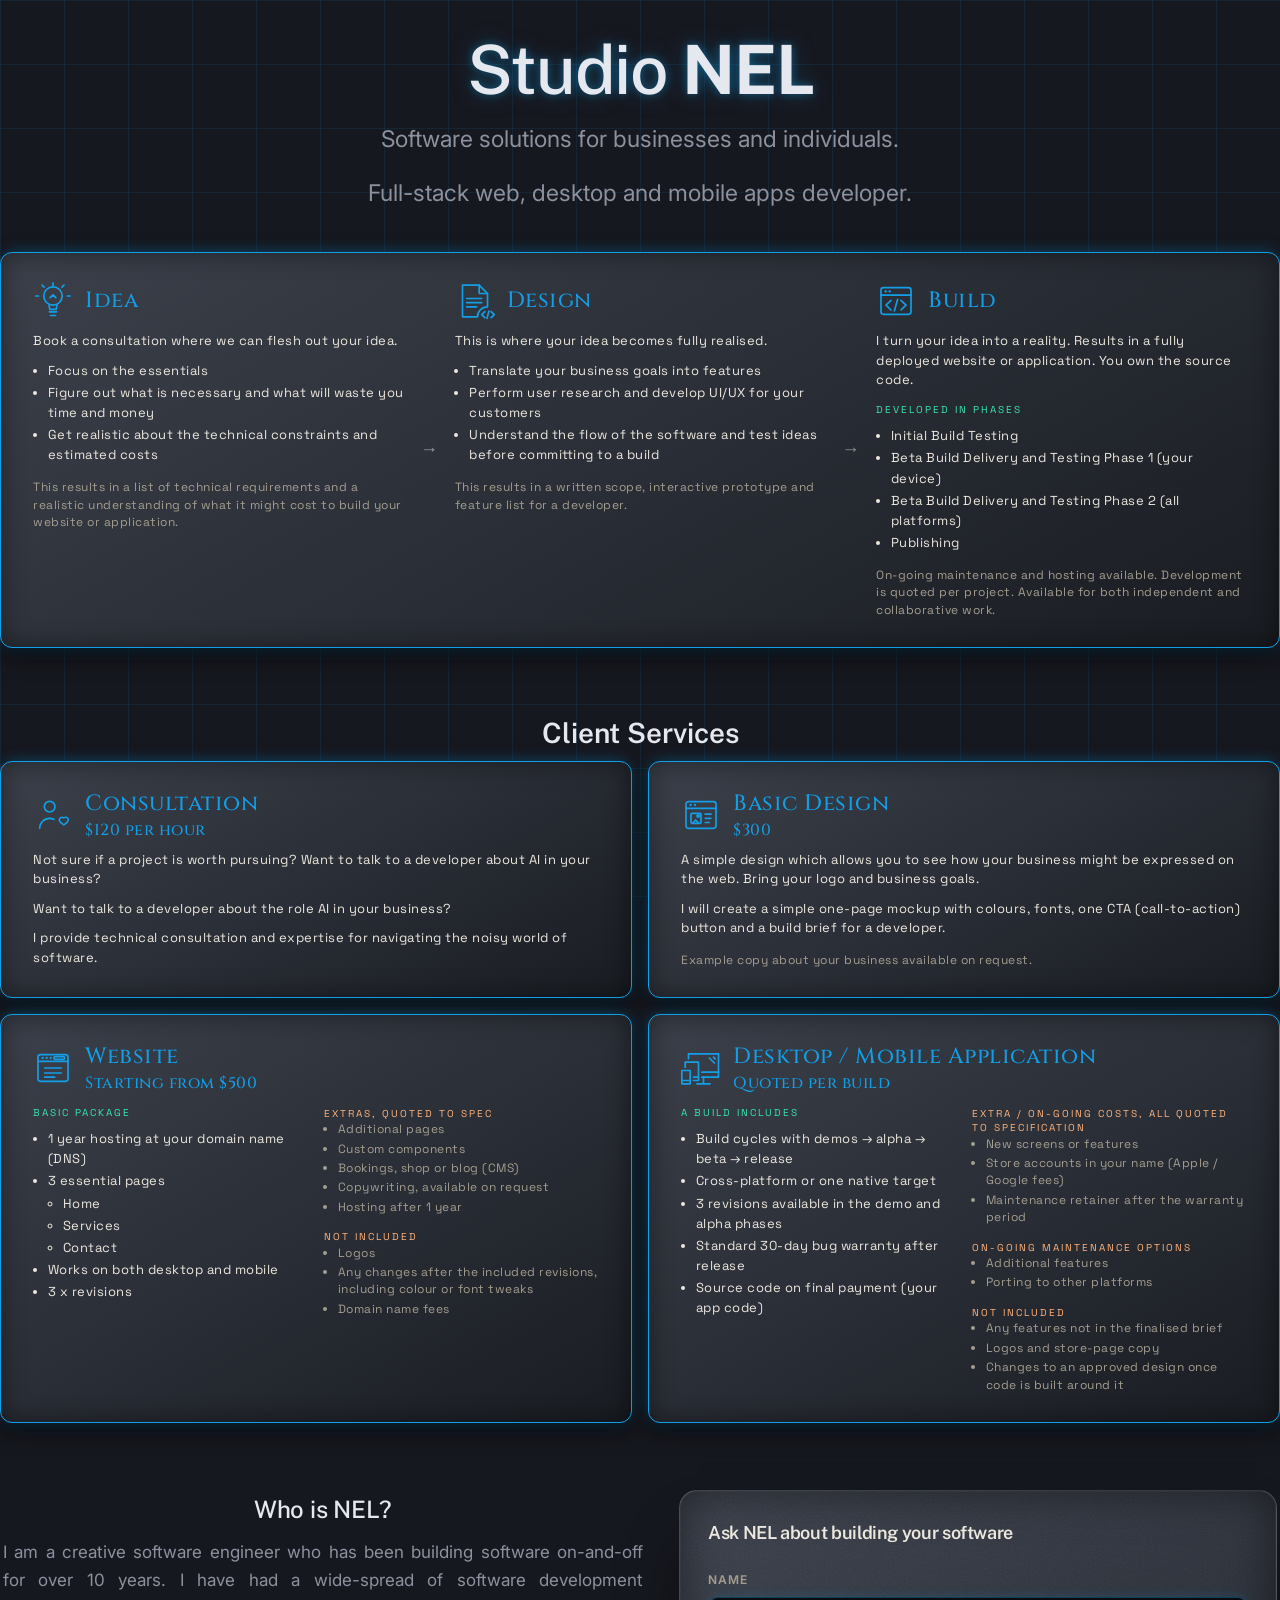
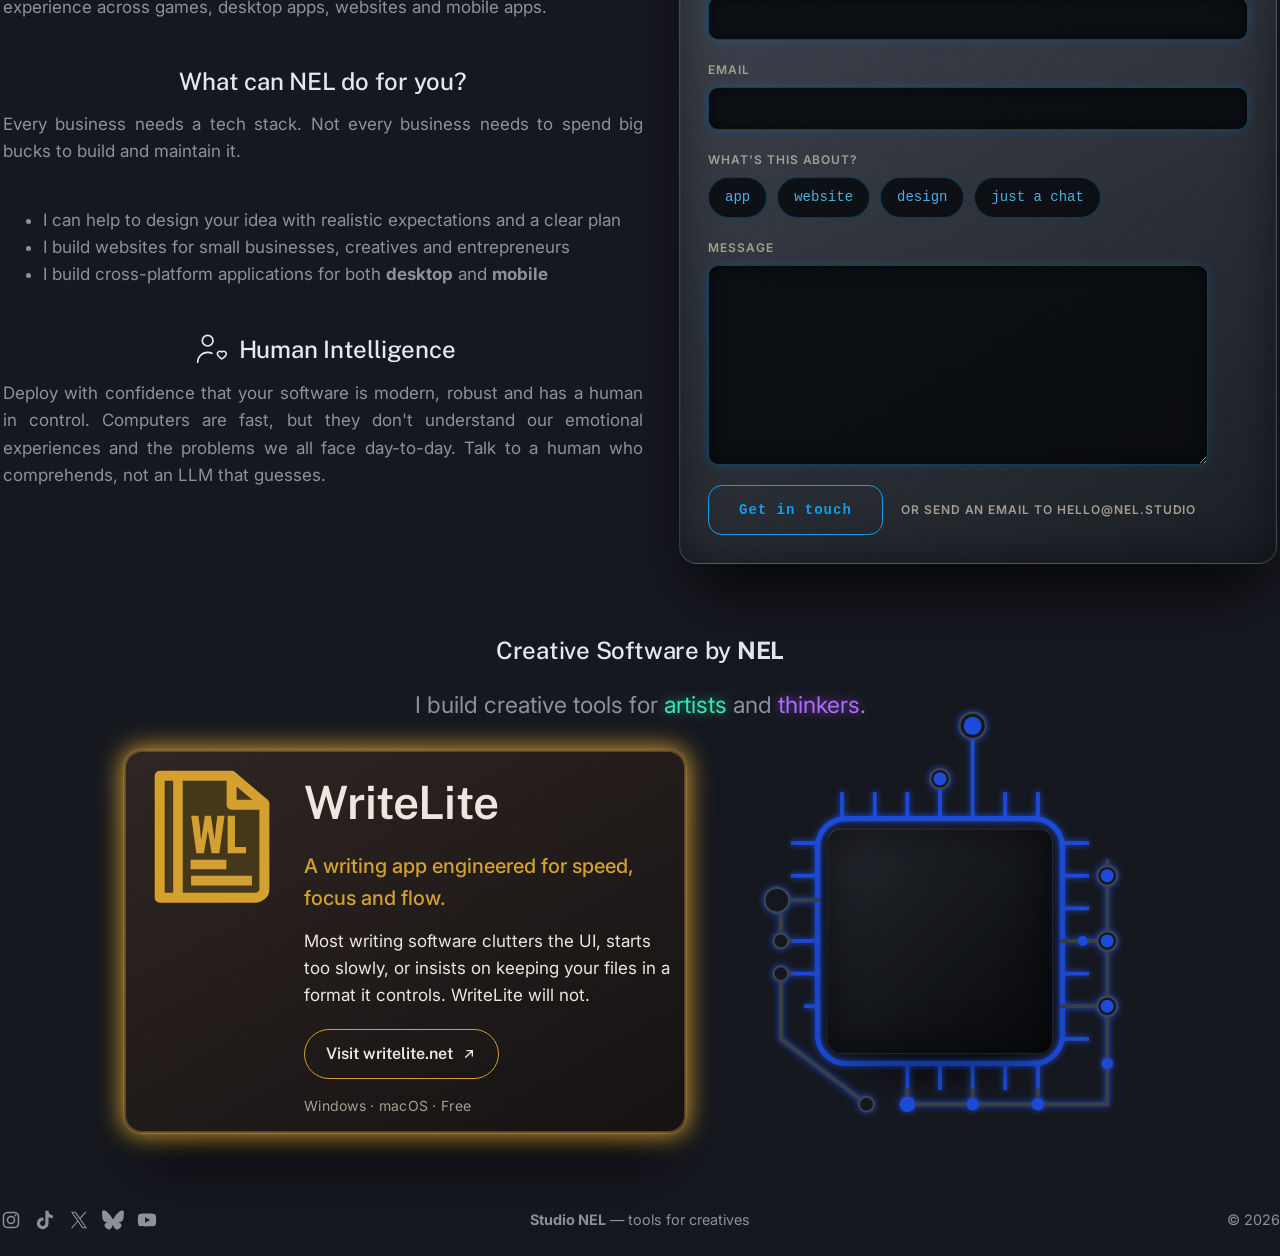
==== commit 9dfb9aa9: "Updated the headings across the site and fixed some copy, font colours etc." ====
--- a/index.html
+++ b/index.html
@@ -52,7 +52,8 @@
     <div class="wrap">
       <h1 class="hero__title">Studio&nbsp;<strong>NEL</strong></h1>
       <!-- EDIT: values-line -->
-      <p class="hero__values">I build creative tools for <span class="accent">artists</span> and <span class="accent accent--alt">thinkers</span>.</p>
+      <p class="hero__values">Software solutions for businesses and individuals. </p>
+      <p class="hero__values">Full-stack web, desktop and mobile apps developer.</p>
     </div>
   </header>
 
@@ -131,6 +132,9 @@
     <!-- Services — the small packages, both blue. -->
     <section class="section" id="client-services">
       <div class="wrap">
+        <!-- EDIT: client-services-heading -->
+        <h2 class="client-package__title">Client Services</h2>
+
         <div class="grid">
           <div class="client-package__shell">
             <div class="client-package__offers">
@@ -143,7 +147,8 @@
                     <p class="client-package__offer-price">$120 per hour</p>
                   </div>
                 </div>
-                <p class="client-package__lede">Not sure if a project is worth pursuing? <br> Want to talk to a developer about AI in your business?</p>
+                <p class="client-package__lede">Not sure if a project is worth pursuing? Want to talk to a developer about AI in your business?</p>
+                <p class="client-package__lede">Want to talk to a developer about the role AI in your business?</p>
                 <p class="client-package__lede">I provide technical consultation and expertise for navigating the noisy world of software.</p>
               </article>
 
@@ -322,8 +327,8 @@
                     <span>website</span>
                   </label>
                   <label class="contact-form__topic">
-                    <input type="radio" name="topic" value="both">
-                    <span>both</span>
+                    <input type="radio" name="topic" value="design">
+                    <span>design</span>
                   </label>
                   <label class="contact-form__topic">
                     <input type="radio" name="topic" value="chat">
@@ -353,8 +358,8 @@
     <!-- Software -->
     <section class="section" id="software">
       <div class="wrap">
-        <h2 class="section__title">creative software by&nbsp;<strong>NEL</strong></h2>
-
+        <h2 class="section__title">Creative Software by&nbsp;<strong>NEL</strong></h2>
+        <p class="hero__values">I build creative tools for <span class="accent">artists</span> and <span class="accent accent--alt">thinkers</span>.</p>
         <div class="grid">
           <article class="writelite-card" data-magnet>
             <div class="writelite-card__inner">
--- a/styles.css
+++ b/styles.css
@@ -157,6 +157,11 @@
    flex-start so the tall form does not stretch the copy column. */
 #studio-intro .grid { align-items: flex-start; }
 
+/* Services + packages sit under the Client Services heading, so the two rows
+   read as one band: 0 + 16 = the same 16px as the card↔card gap. */
+#client-services { padding-block-end: 0; }
+#client-packages { padding-block-start: 16px; }
+
 /* Intro column sizes to content; lede/list already cap at 640px. */
 .studio-intro { min-width: 0; }
 
@@ -243,7 +248,7 @@
   margin: 18px auto 0;
   font-size: 23px;
   color: var(--muted);
-  max-width: 34ch;
+  text-align: center;
   font-weight: 400;
 }
 .hero__values .accent {
@@ -686,6 +691,17 @@
    is a 1337px shell of face-stone cards. The card's own [data-accent] carries
    its border colour and glow — purple for the process card, blue for packages.
    =========================================================================== */
+
+/* Package row heading — blue, larger, centred (was .section__title). */
+.client-package__title {
+  margin: 0 0 11px;
+  font-family: 'Public Sans', var(--font-body);
+  font-weight: 600;
+  font-size: 28px;
+  line-height: 1.25;
+  text-align: center;
+  text-wrap: balance;
+}
 
 .client-package__shell {
   width: min(100%, 1337px);
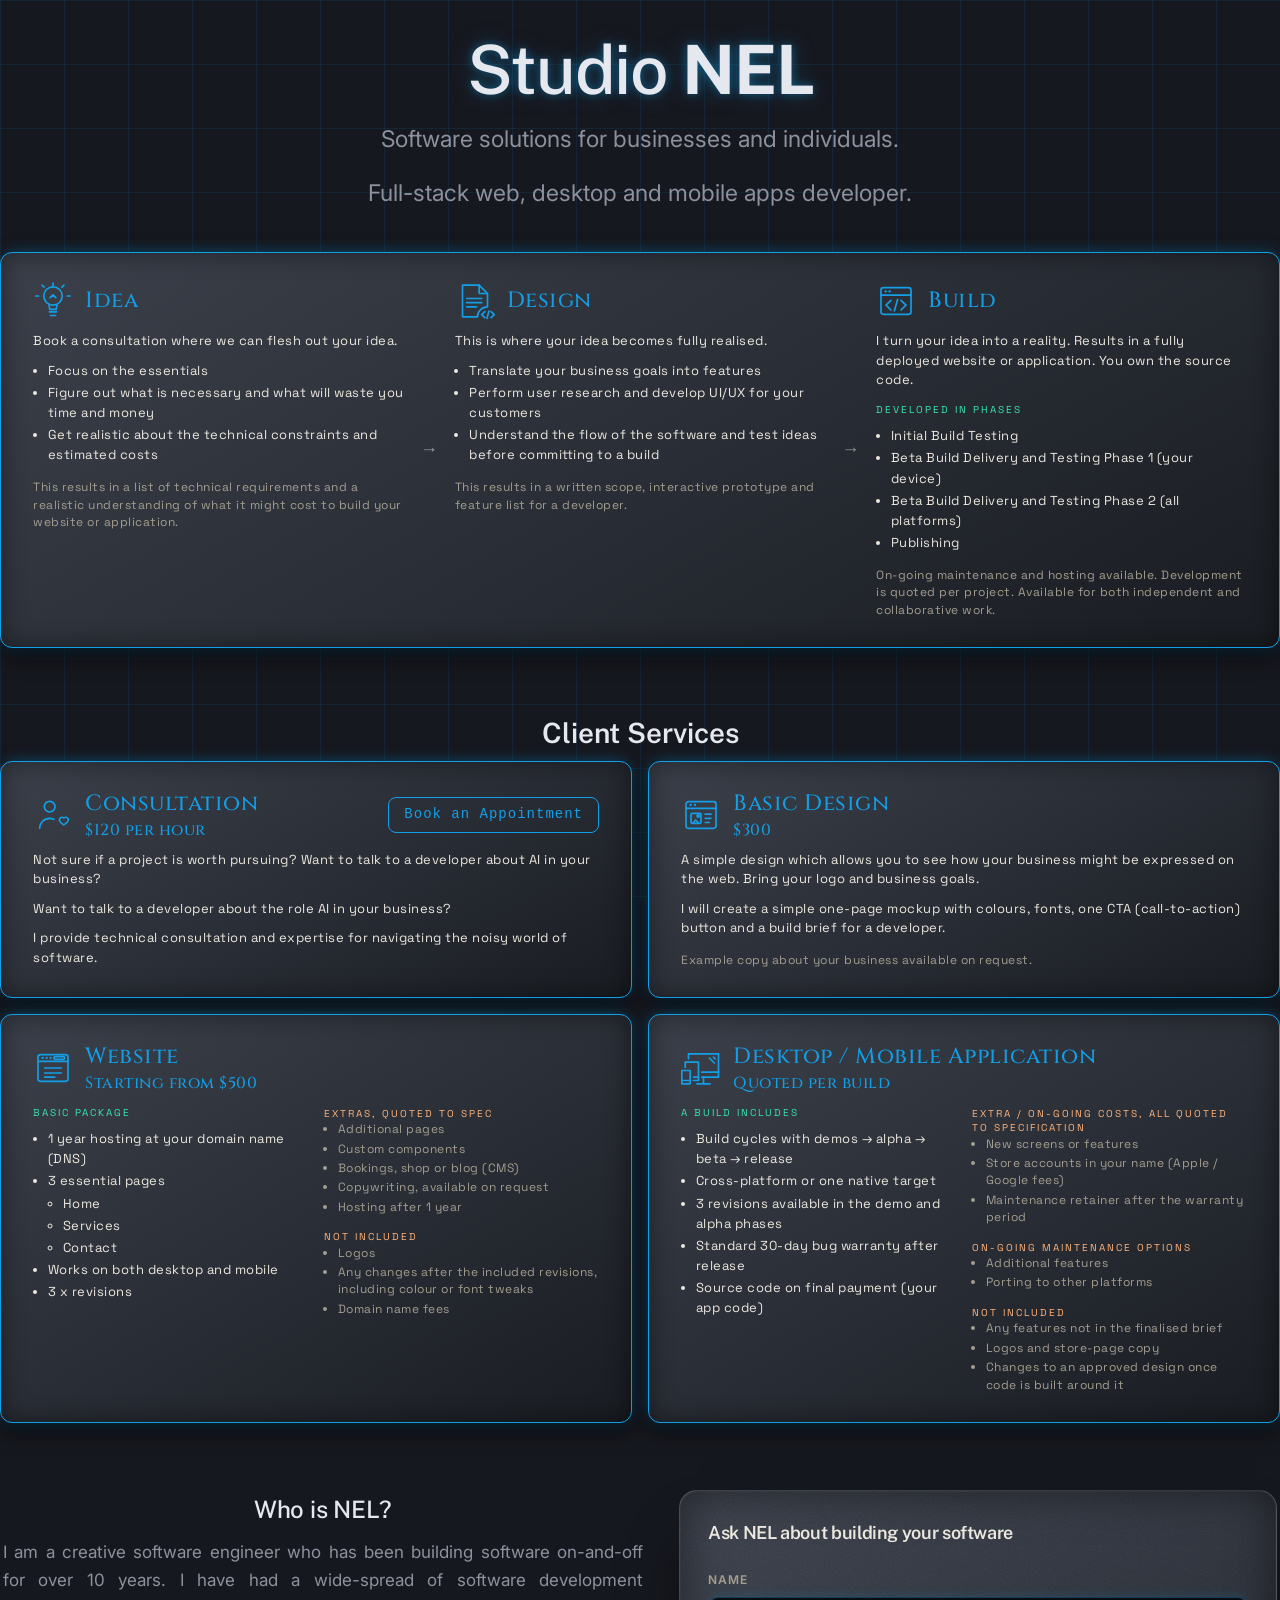
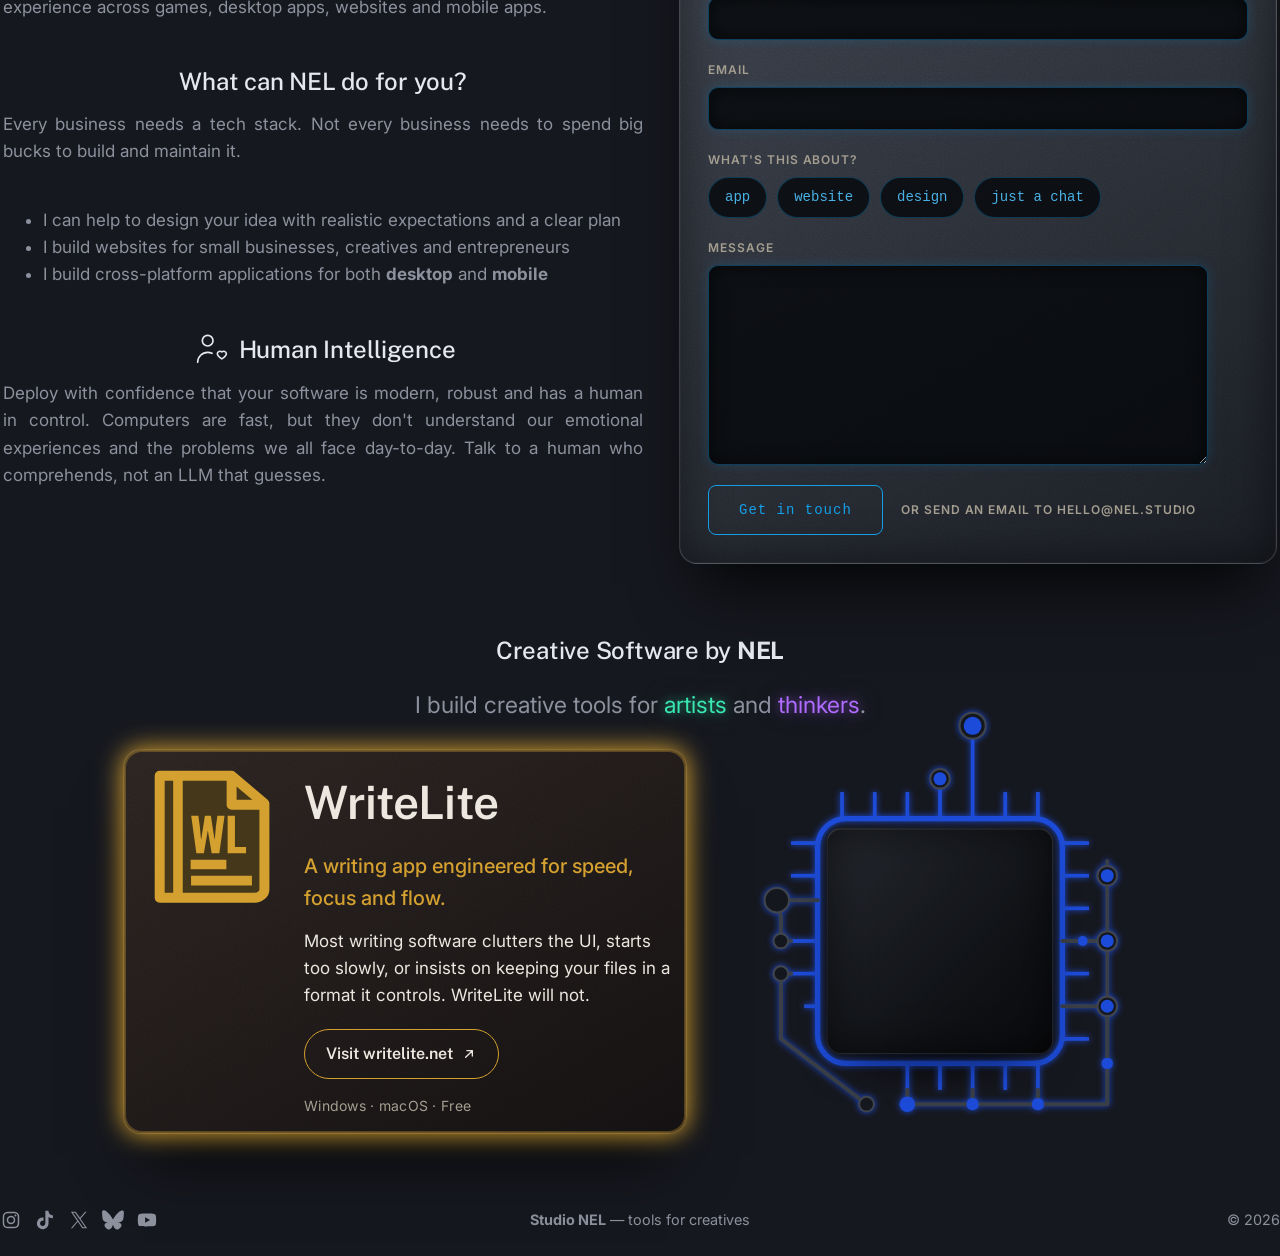
==== commit 11b94488: "Added a booking button for consultatons." ====
--- a/index.html
+++ b/index.html
@@ -146,6 +146,8 @@
                     <h3 class="client-package__offer-name">Consultation</h3>
                     <p class="client-package__offer-price">$120 per hour</p>
                   </div>
+                  <!-- EDIT: Consultation booking link -->
+                  <a class="client-package__book" href="https://calendar.app.google/gUyKjVMUTdrYPZ3T9" target="_blank" rel="noopener">Book an Appointment</a>
                 </div>
                 <p class="client-package__lede">Not sure if a project is worth pursuing? Want to talk to a developer about AI in your business?</p>
                 <p class="client-package__lede">Want to talk to a developer about the role AI in your business?</p>
--- a/styles.css
+++ b/styles.css
@@ -1090,20 +1090,27 @@
    only wins on position. */
 .contact-form__hint { margin: 0; }
 
-.contact-form__submit {
+.contact-form__submit,
+.client-package__book {
   font-family: ui-monospace, 'SF Mono', Menlo, Consolas, monospace;
-  font-weight: 700;
+  font-weight: 500;
   font-size: 14px;
   letter-spacing: 1px;
   color: var(--accent);
   background: none;              /* no fill, in any state */
   border: 1px solid var(--accent);
-  border-radius: 14px;
+  border-radius: 8px;
   padding: 16px 30px;
   cursor: pointer;
   position: relative;   /* anchor for the click ripple */
   overflow: hidden;     /* clip the ripple to the button */
   transition: transform 0.12s ease-out;
+}
+
+.client-package__book {
+  margin-left: auto;   /* pins to the right edge of the card's head row */
+  text-decoration: none;
+  padding: 8px 15px;
 }
 
 /* sending / sent states — read as inactive */
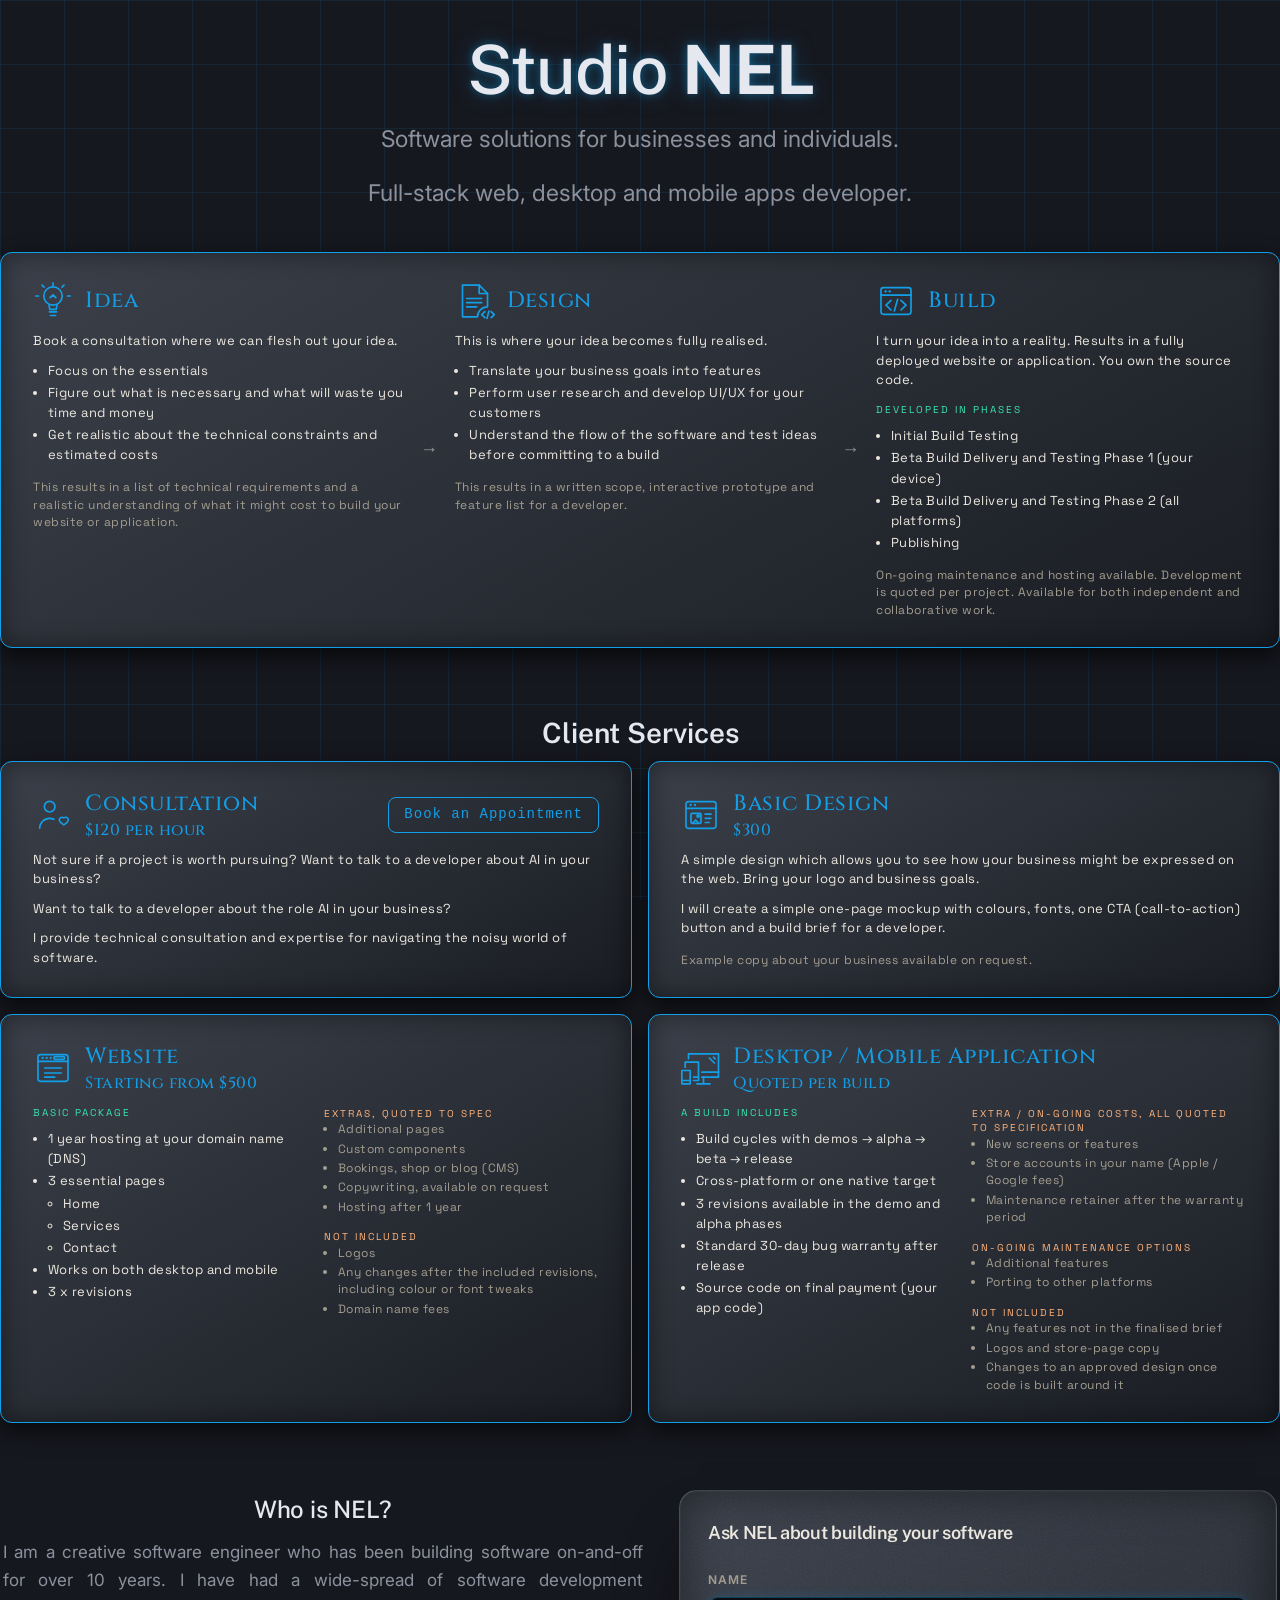
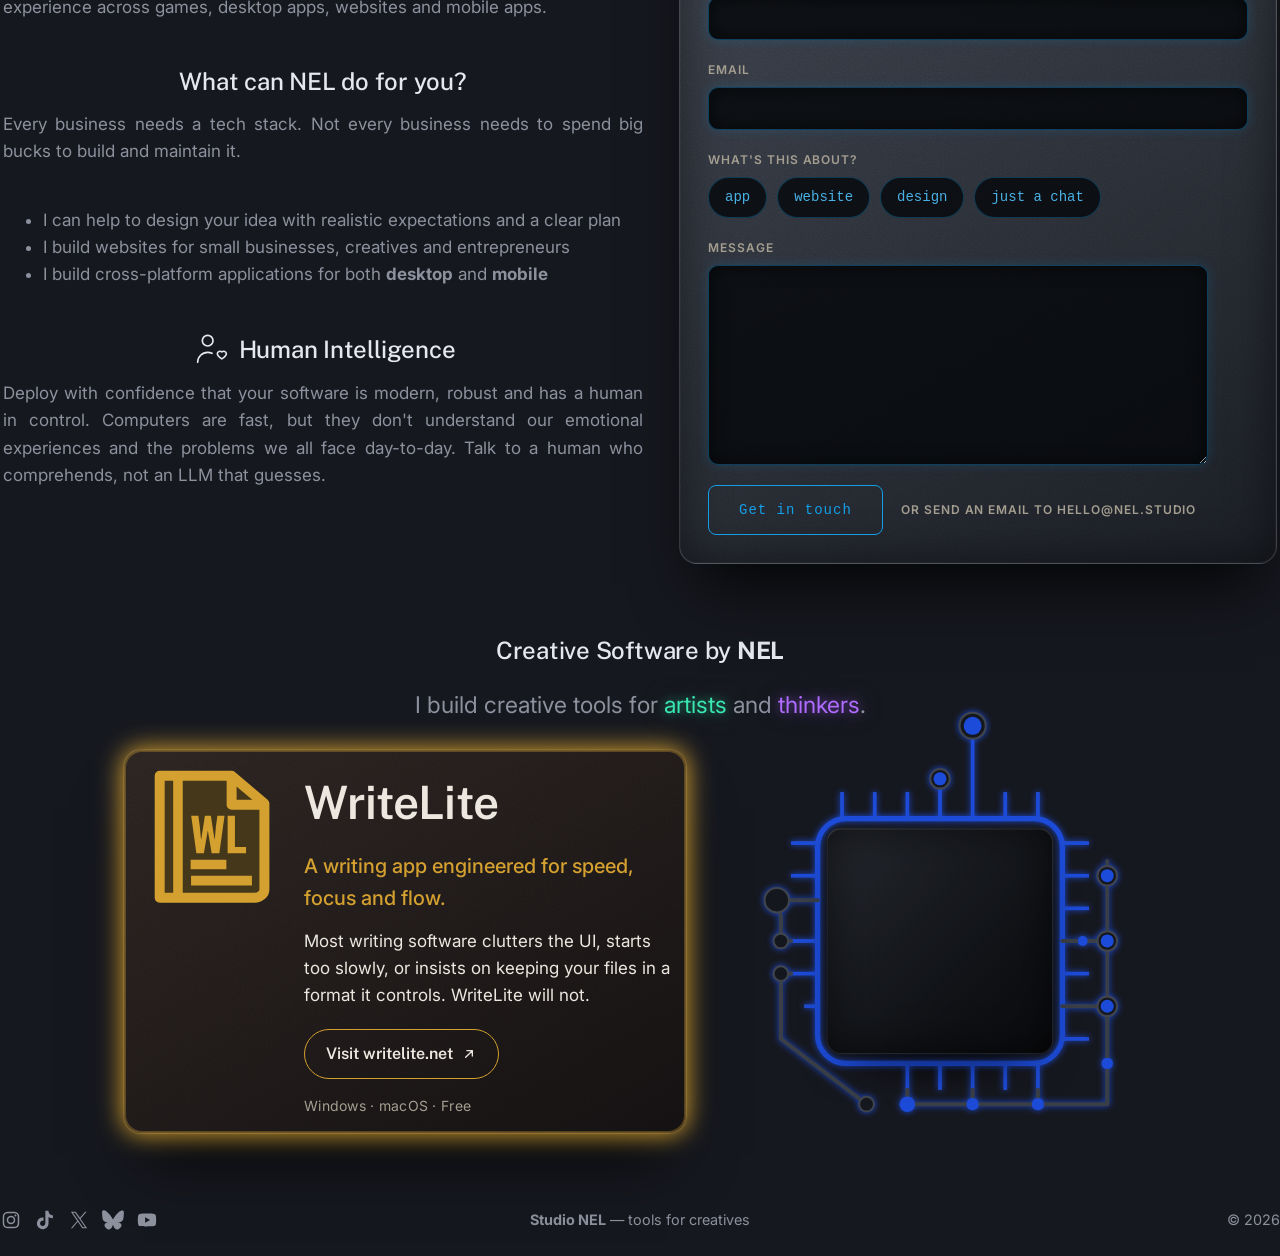
==== commit e9c331f6: "Removed the glow and aligned the buttons. Less slop, more art." ====
--- a/index.html
+++ b/index.html
@@ -344,7 +344,7 @@
                 </div>
 
                 <div class="contact-form__actions">
-                  <button class="contact-form__submit" type="submit" data-magnetic><span class="contact-form__submit-label">Get in touch</span></button>
+                  <button class="contact-form__submit" type="submit"><span class="contact-form__submit-label">Get in touch</span></button>
                   <p class="contact-form__label contact-form__hint">or send an email to hello@nel.studio</p>
                 </div>
 
--- a/styles.css
+++ b/styles.css
@@ -689,7 +689,7 @@
    7. CLIENT PACKAGE — process, service and package cards
    One row per section (#process, #client-services, #client-packages); each row
    is a 1337px shell of face-stone cards. The card's own [data-accent] carries
-   its border colour and glow — purple for the process card, blue for packages.
+   its border colour — purple for the process card, blue for packages.
    =========================================================================== */
 
 /* Package row heading — blue, larger, centred (was .section__title). */
@@ -751,19 +751,9 @@
   color: #b06bff;
 }
 
-.client-package__offer--detail[data-accent="purple"] {
-  box-shadow: 0 8px 22px rgba(0, 0, 0, 0.67), inset 0 0 26px rgba(0, 0, 0, 0.44),
-              0 0 18px -6px #b06bff;
-}
-
 .client-package__offer[data-accent="blue"] {
   border-color: var(--blue-fill);
   color: var(--blue-fill);
-}
-
-.client-package__offer--detail[data-accent="blue"] {
-  box-shadow: 0 8px 22px rgba(0, 0, 0, 0.67), inset 0 0 26px rgba(0, 0, 0, 0.44),
-              0 0 18px -6px var(--blue-fill);
 }
 
 /* Filled offers: face-stone card; head keeps the offer accent; body stays stone white. */
@@ -1111,6 +1101,12 @@
   margin-left: auto;   /* pins to the right edge of the card's head row */
   text-decoration: none;
   padding: 8px 15px;
+}
+
+.client-package__book:hover,
+.contact-form__submit:hover {
+  background: var(--accent);
+  color: #0d0d0d;
 }
 
 /* sending / sent states — read as inactive */
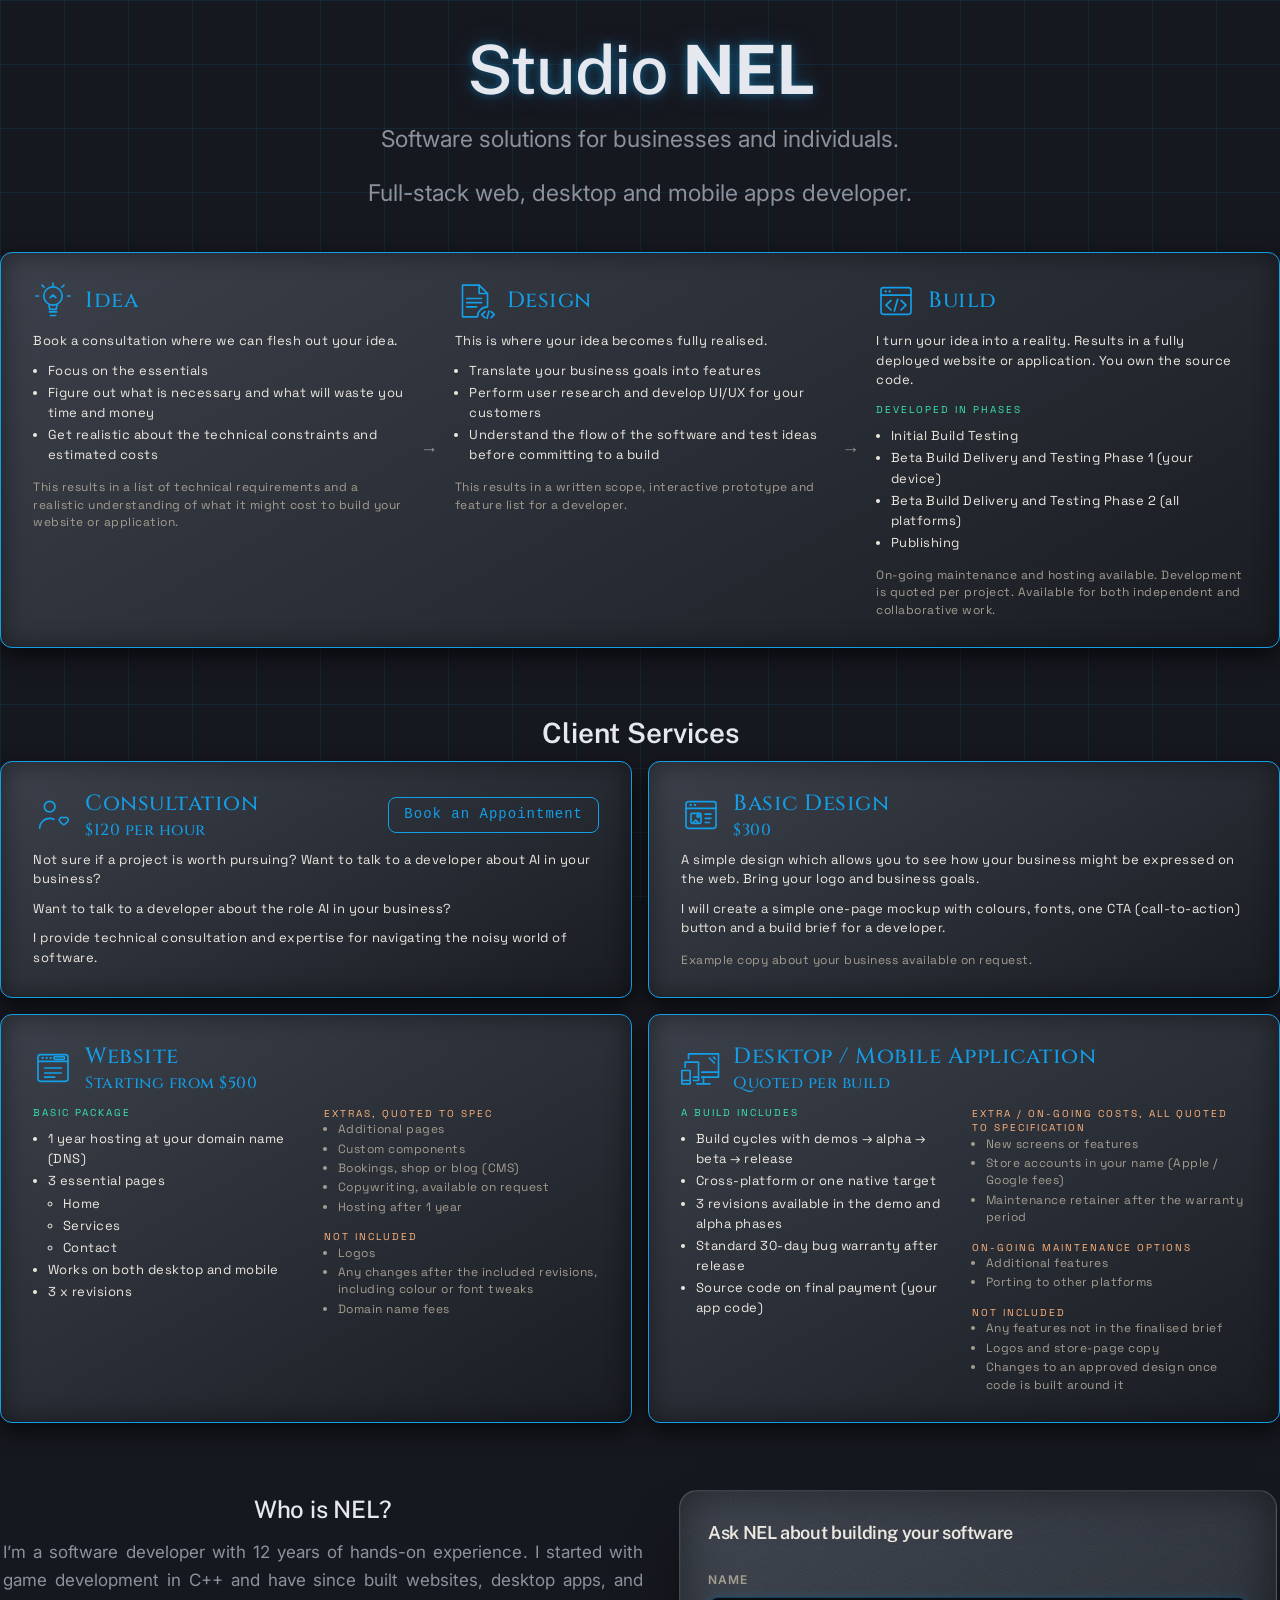
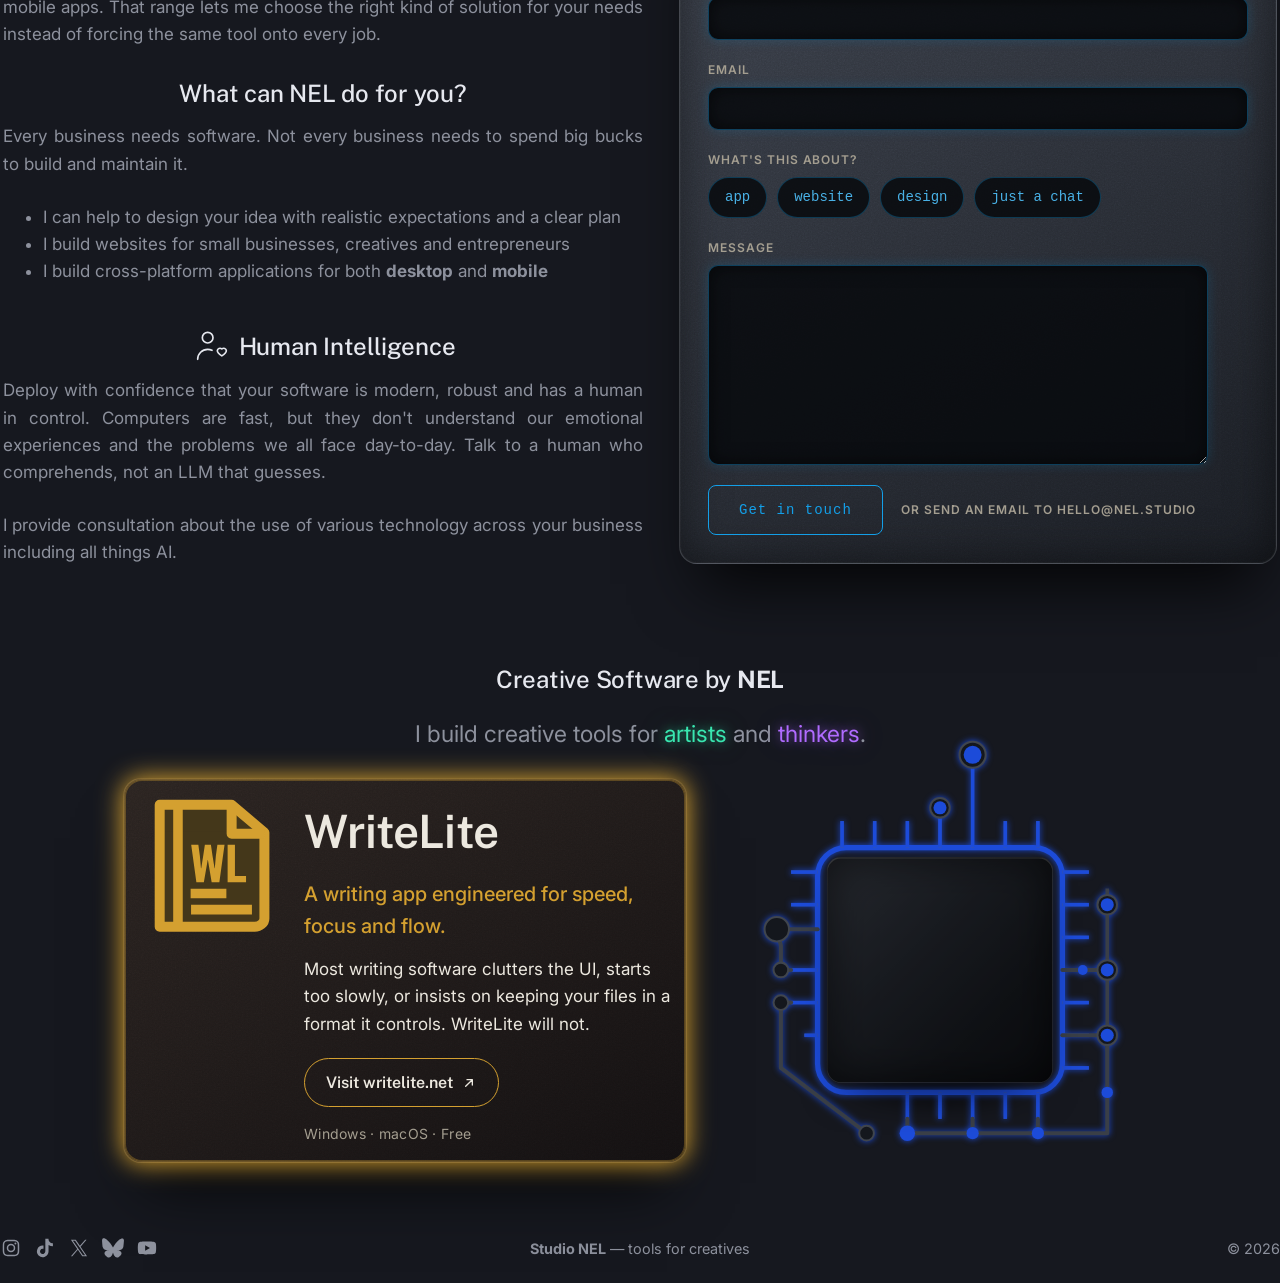
==== commit eddd369d: "copy edit 14" ====
--- a/index.html
+++ b/index.html
@@ -276,12 +276,13 @@
         <div class="grid">
           <div class="studio-intro">
             <h2 class="section__title section__title--icon">Who is NEL?</h2>
-              <p class="section__lede">I am a creative software engineer who has been building
-                software on-and-off for over 10 years. I have had a wide-spread of software
-                development experience across games, desktop apps, websites and mobile apps.</p>
+              <p class="section__lede">I’m a software developer with 12 years of hands-on experience.
+                  I started with game development in C++ and have since built websites, desktop apps,
+                  and mobile apps. That range lets me choose the right kind of solution for your needs
+                  instead of forcing the same tool onto every job.</p>
 
             <h2 class="section__title">What can NEL do for you?</h2>
-            <p class="section__lede">Every business needs a tech stack. Not every
+            <p class="section__lede">Every business needs software. Not every
               business needs to spend big bucks to build and maintain it.</p>
               <ul class="section__list">
                 <li>I can help to design your idea with realistic expectations and a clear plan</li>
@@ -296,8 +297,9 @@
             <p class="section__lede">Deploy with confidence that your software is modern,
               robust and has a human in control. Computers are fast, but they don't
               understand our emotional experiences and the problems we all face day-to-day.
-              Talk to a human who comprehends, not an LLM that guesses. </p>
-
+              Talk to a human who comprehends, not an LLM that guesses.</p>
+            <p class="section__lede">I provide consultation about the use of various technology
+                across your business including all things AI.</p>
 
           </div>
 
--- a/styles.css
+++ b/styles.css
@@ -196,7 +196,7 @@
   text-align: justify;
   color: var(--muted);
   text-wrap: pretty;
-  padding-bottom: 30px;
+  padding-bottom: 15px;
 }
 
 .section__list
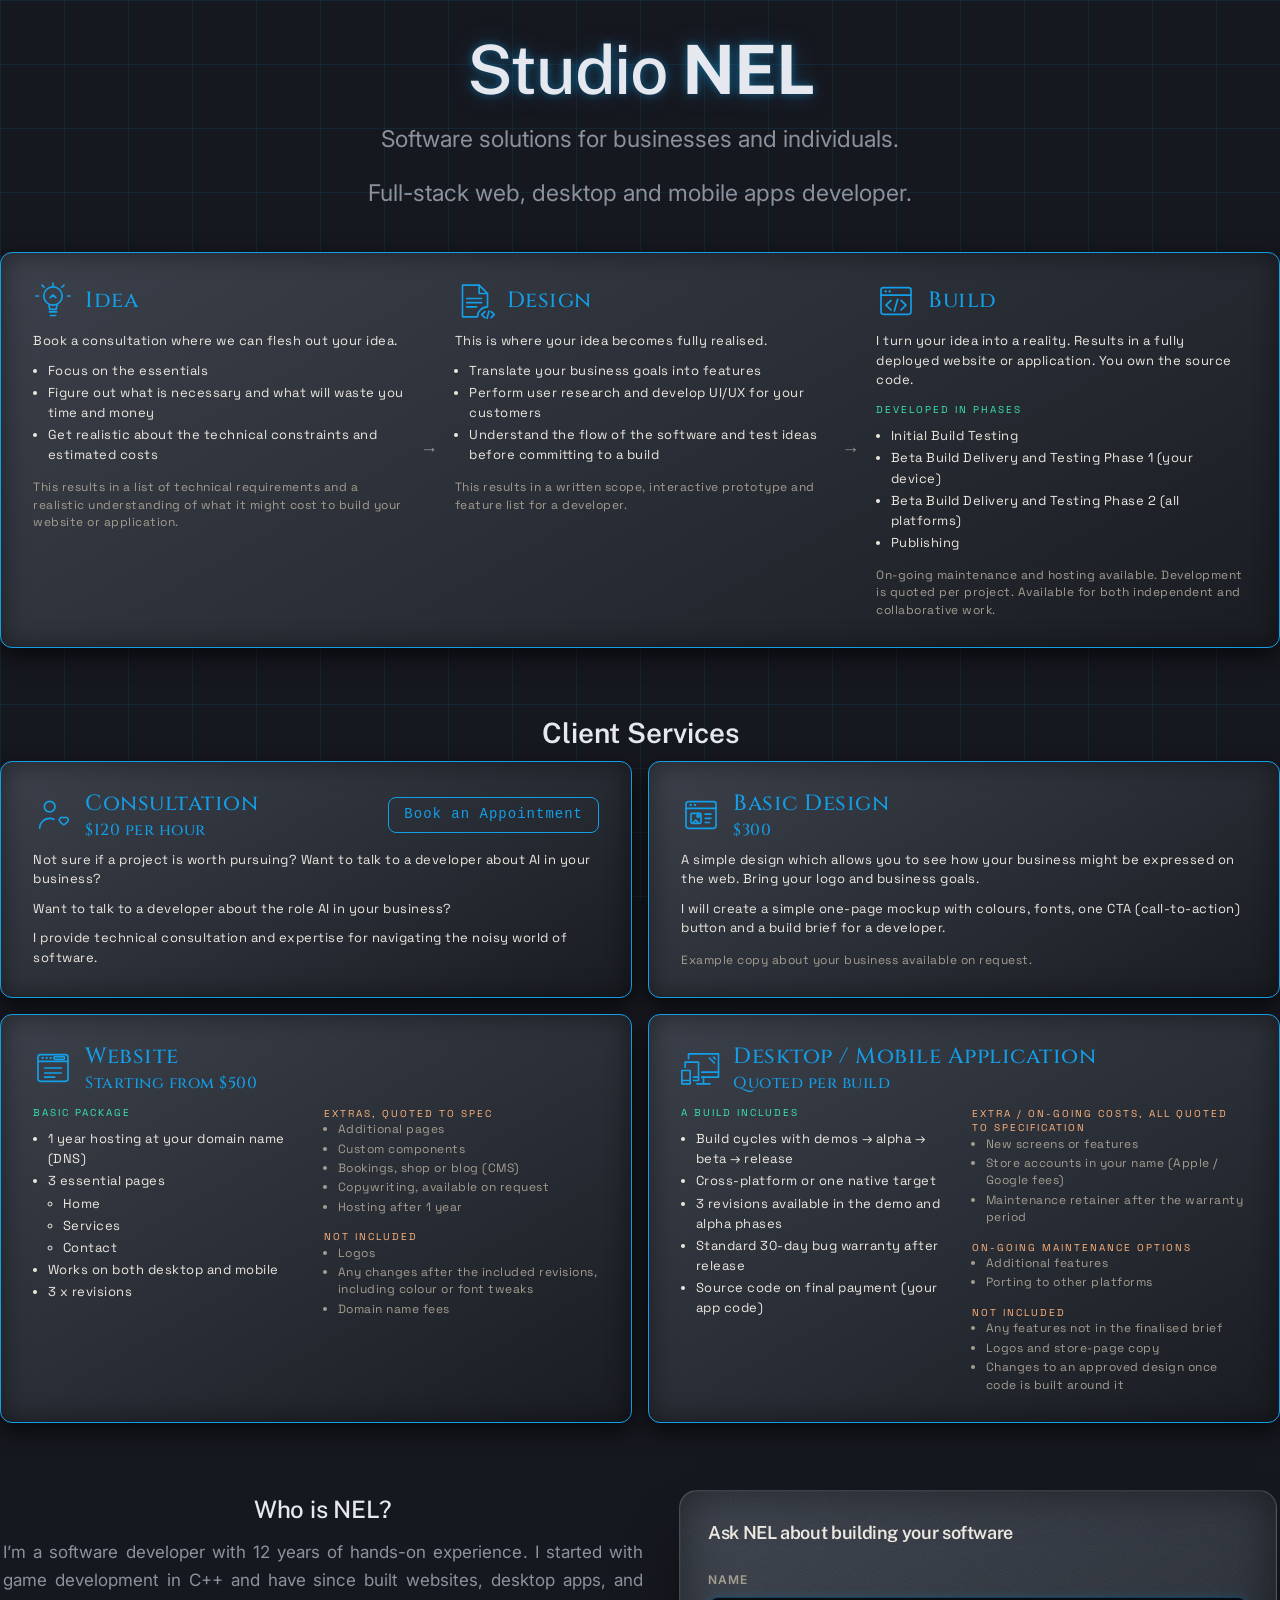
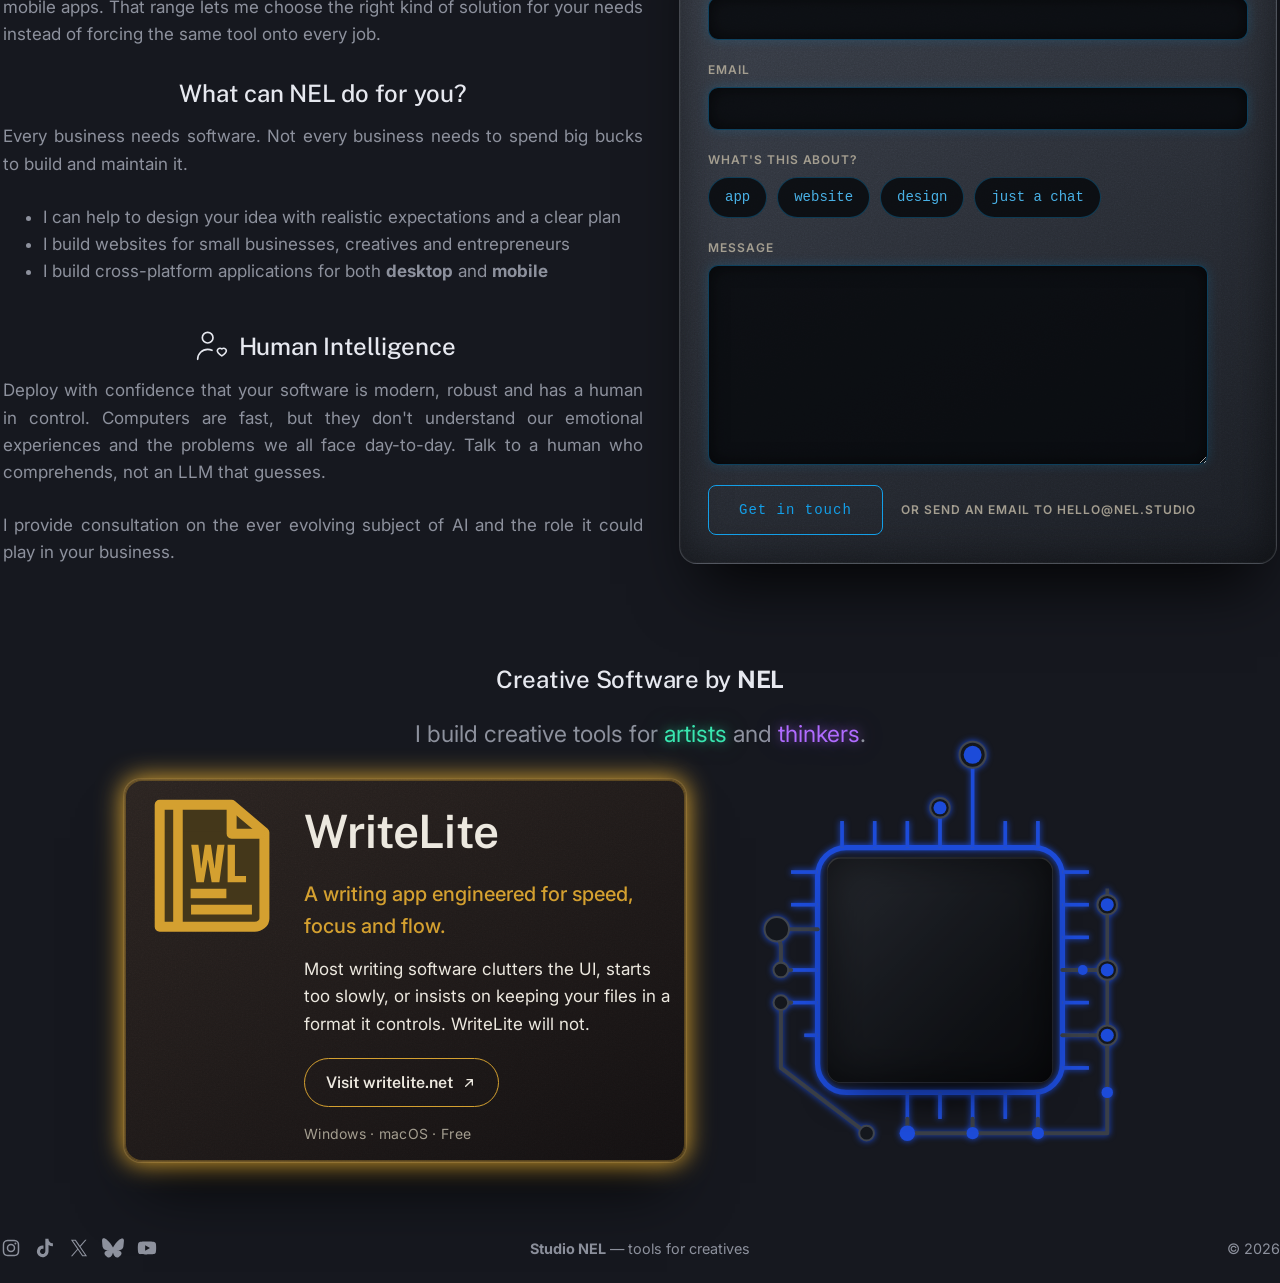
==== commit b88c523e: "copy edit 15" ====
--- a/index.html
+++ b/index.html
@@ -298,8 +298,8 @@
               robust and has a human in control. Computers are fast, but they don't
               understand our emotional experiences and the problems we all face day-to-day.
               Talk to a human who comprehends, not an LLM that guesses.</p>
-            <p class="section__lede">I provide consultation about the use of various technology
-                across your business including all things AI.</p>
+            <p class="section__lede">I provide consultation on the ever evolving subject of AI
+                and the role it could play in your business.</p>
 
           </div>
 
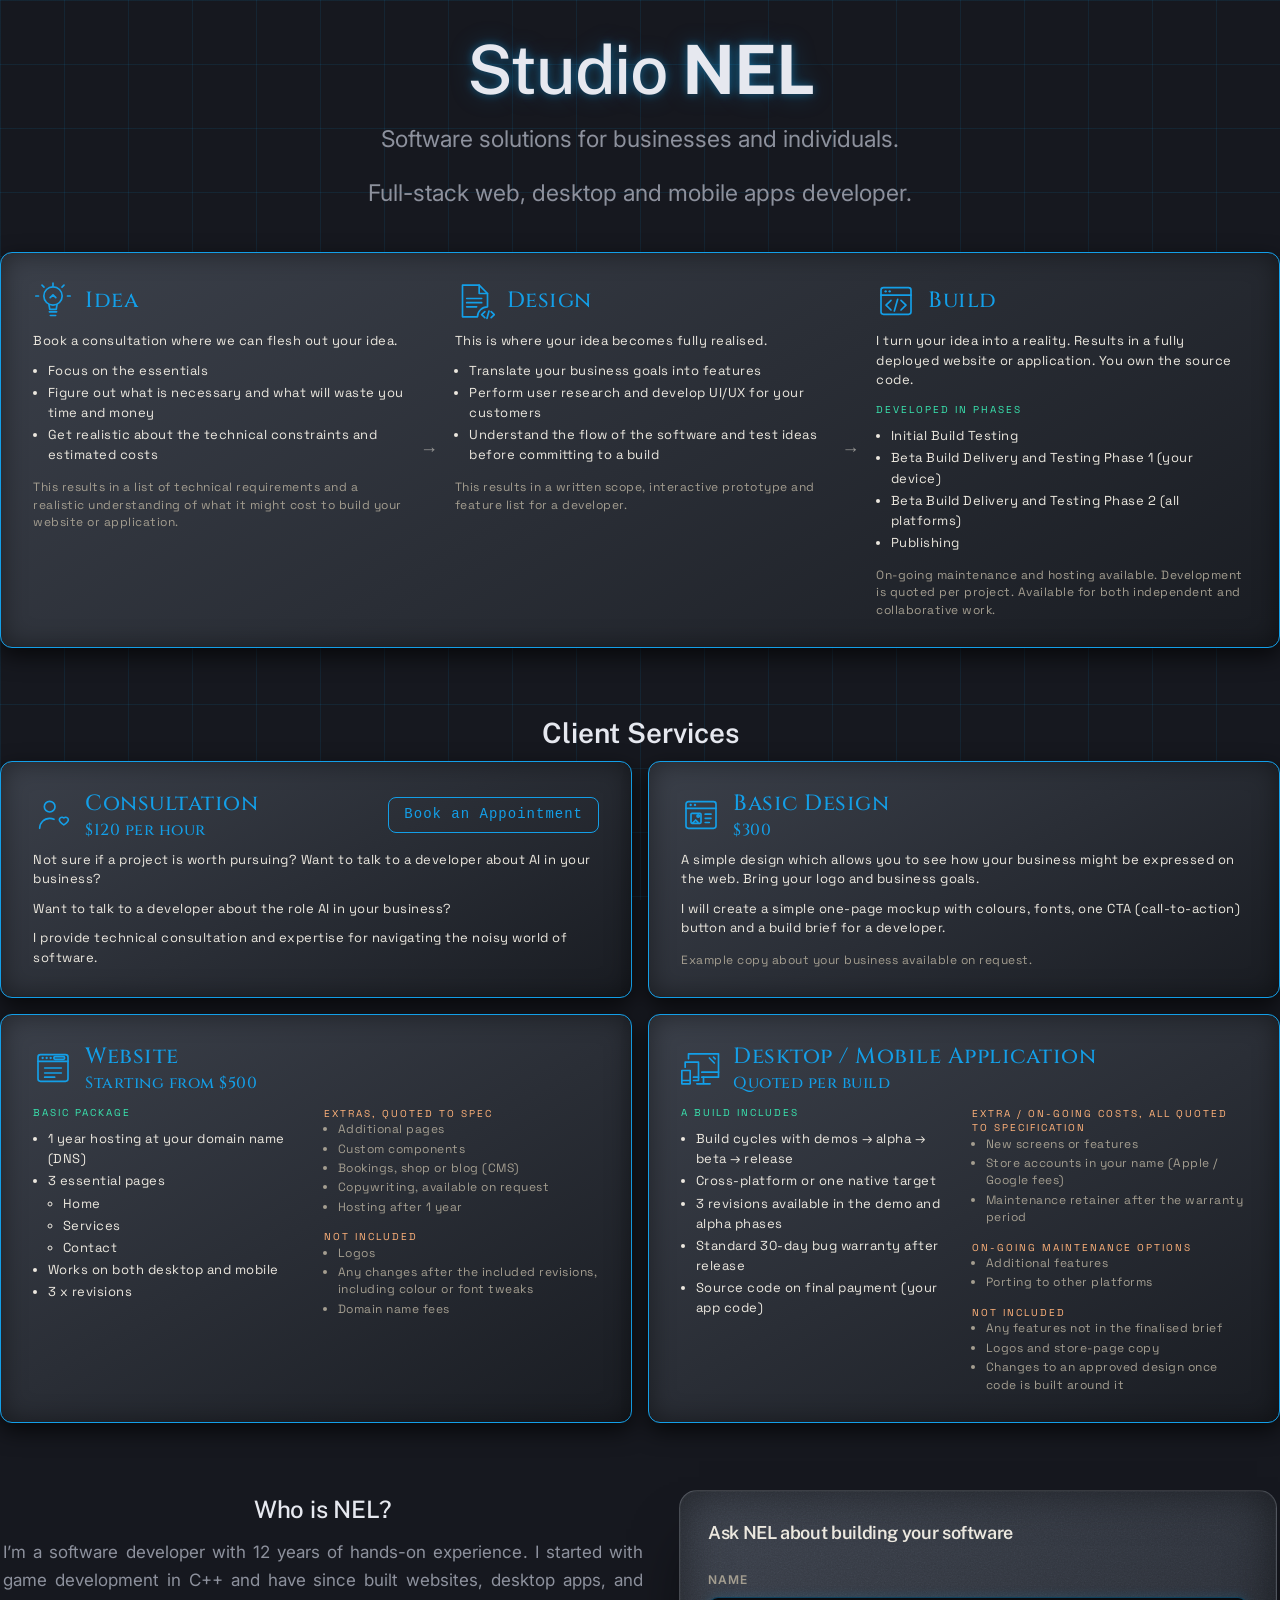
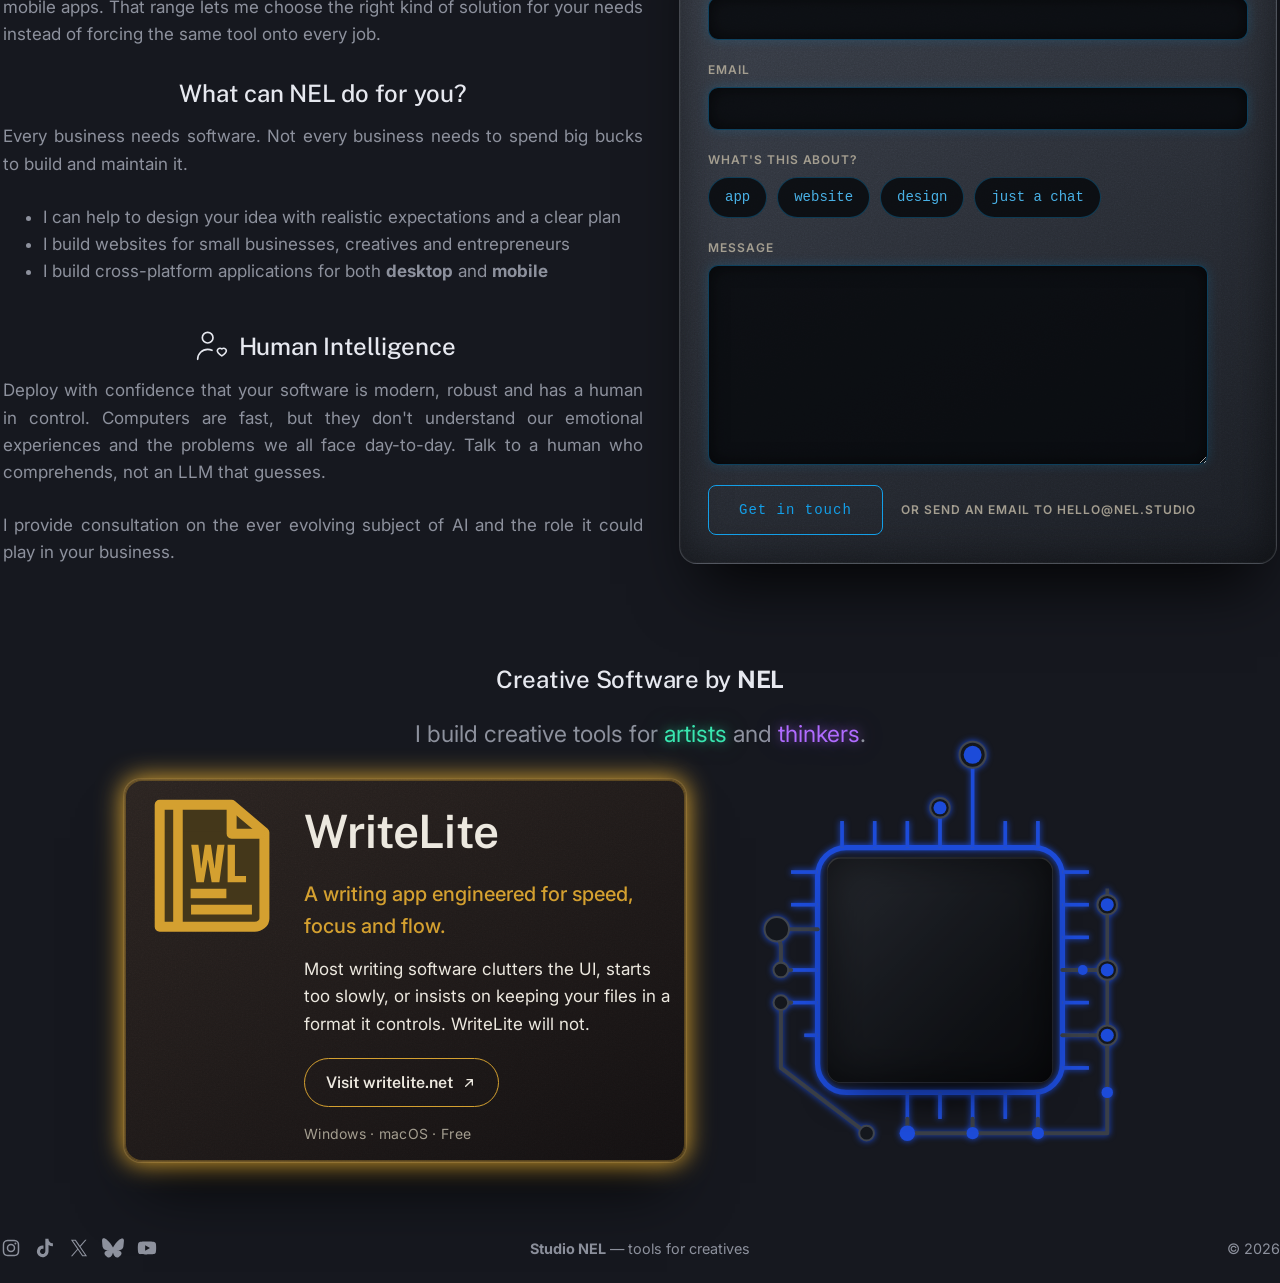
==== commit 30d4f6ad: "Book an appointment button adjusts label to Book on mobile." ====
--- a/index.html
+++ b/index.html
@@ -147,7 +147,7 @@
                     <p class="client-package__offer-price">$120 per hour</p>
                   </div>
                   <!-- EDIT: Consultation booking link -->
-                  <a class="client-package__book" href="https://calendar.app.google/gUyKjVMUTdrYPZ3T9" target="_blank" rel="noopener">Book an Appointment</a>
+                  <a class="client-package__book" href="https://calendar.app.google/gUyKjVMUTdrYPZ3T9" target="_blank" rel="noopener"><span class="client-package__book-full">Book an Appointment</span><span class="client-package__book-short">Book</span></a>
                 </div>
                 <p class="client-package__lede">Not sure if a project is worth pursuing? Want to talk to a developer about AI in your business?</p>
                 <p class="client-package__lede">Want to talk to a developer about the role AI in your business?</p>
--- a/styles.css
+++ b/styles.css
@@ -1103,6 +1103,9 @@
   padding: 8px 15px;
 }
 
+/* Short label is hidden on desktop; the ≤720px block below swaps the pair. */
+.client-package__book-short { display: none; }
+
 .client-package__book:hover,
 .contact-form__submit:hover {
   background: var(--accent);
@@ -1193,6 +1196,11 @@
   }
   .foot > :last-child { justify-self: center; }
 
+  /* Short button label + tight padding: little room on narrow screens. */
+  .client-package__book { padding: 4px 8px; }
+  .client-package__book-full { display: none; }
+  .client-package__book-short { display: block; }
+
   /* Stacked column — no kaku beside it to align to, so drop the 25px offset. */
   .writelite-card { margin-top: 0; }
 
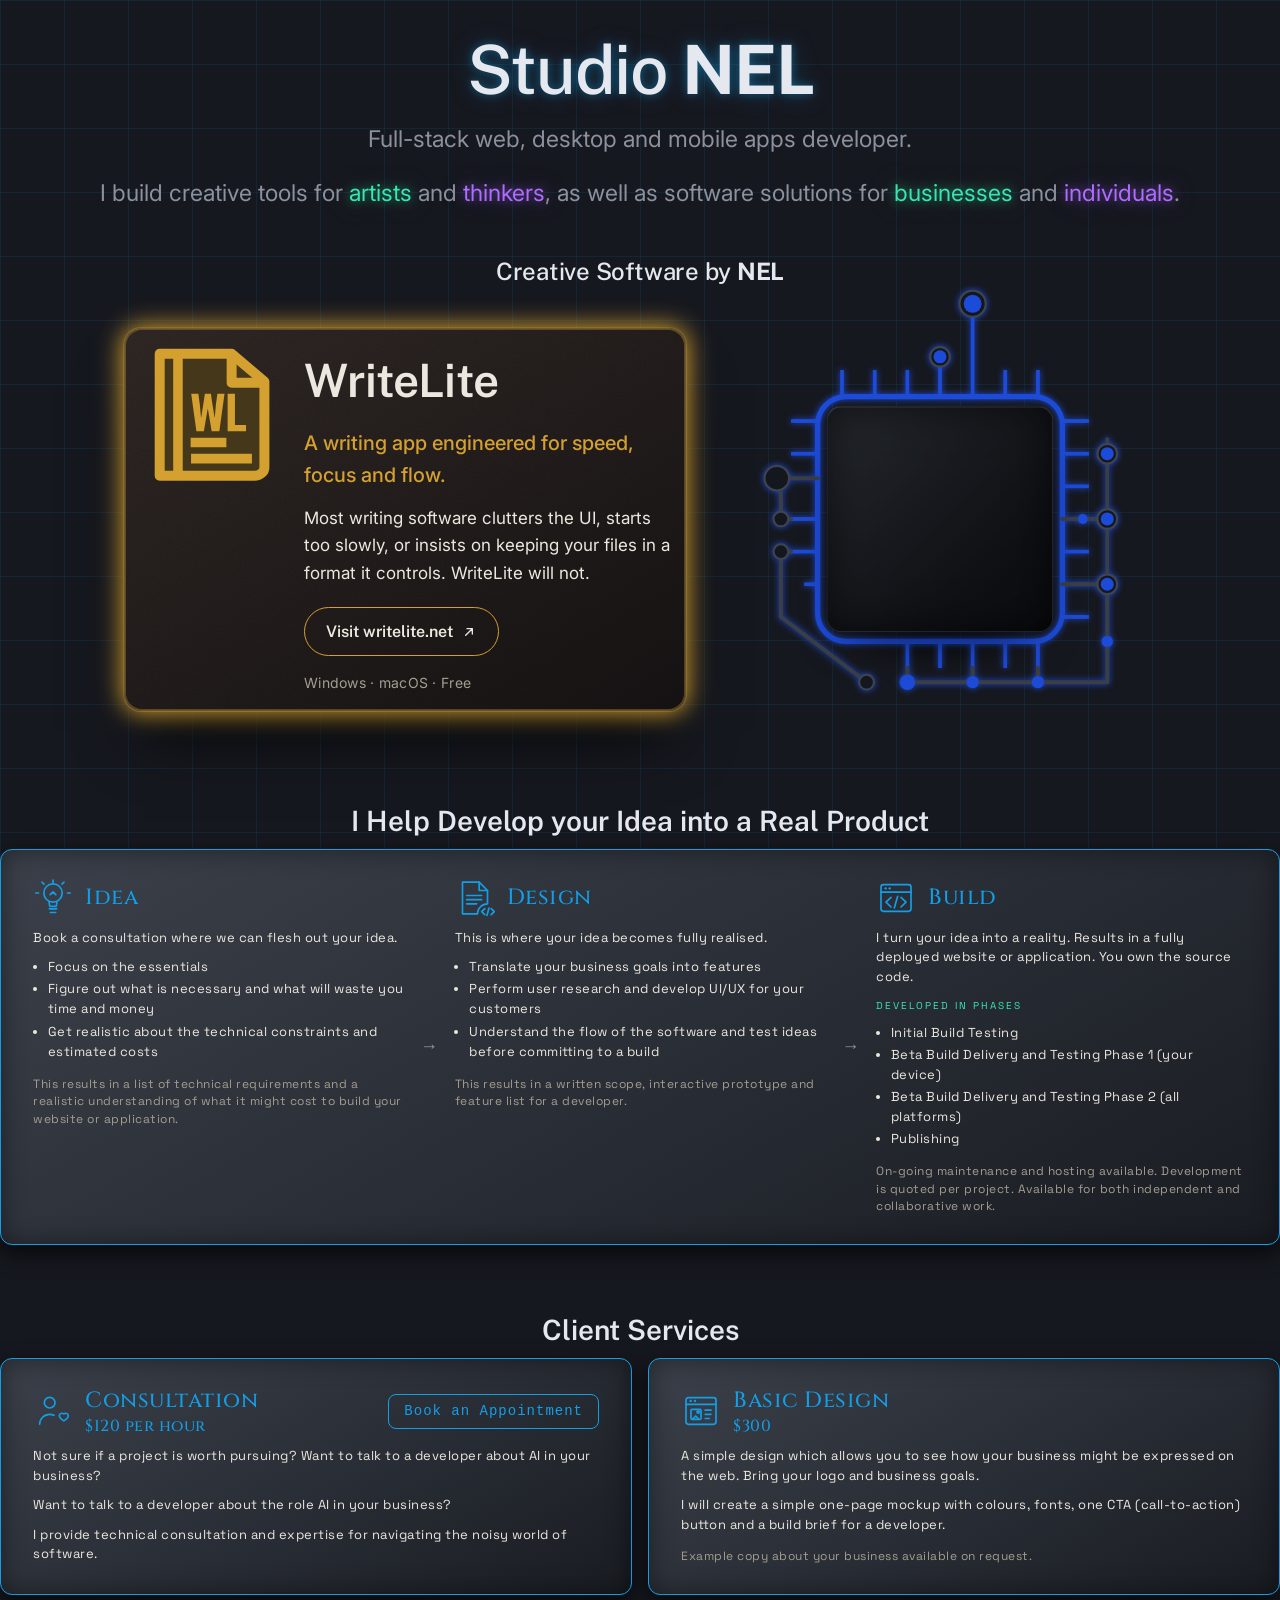
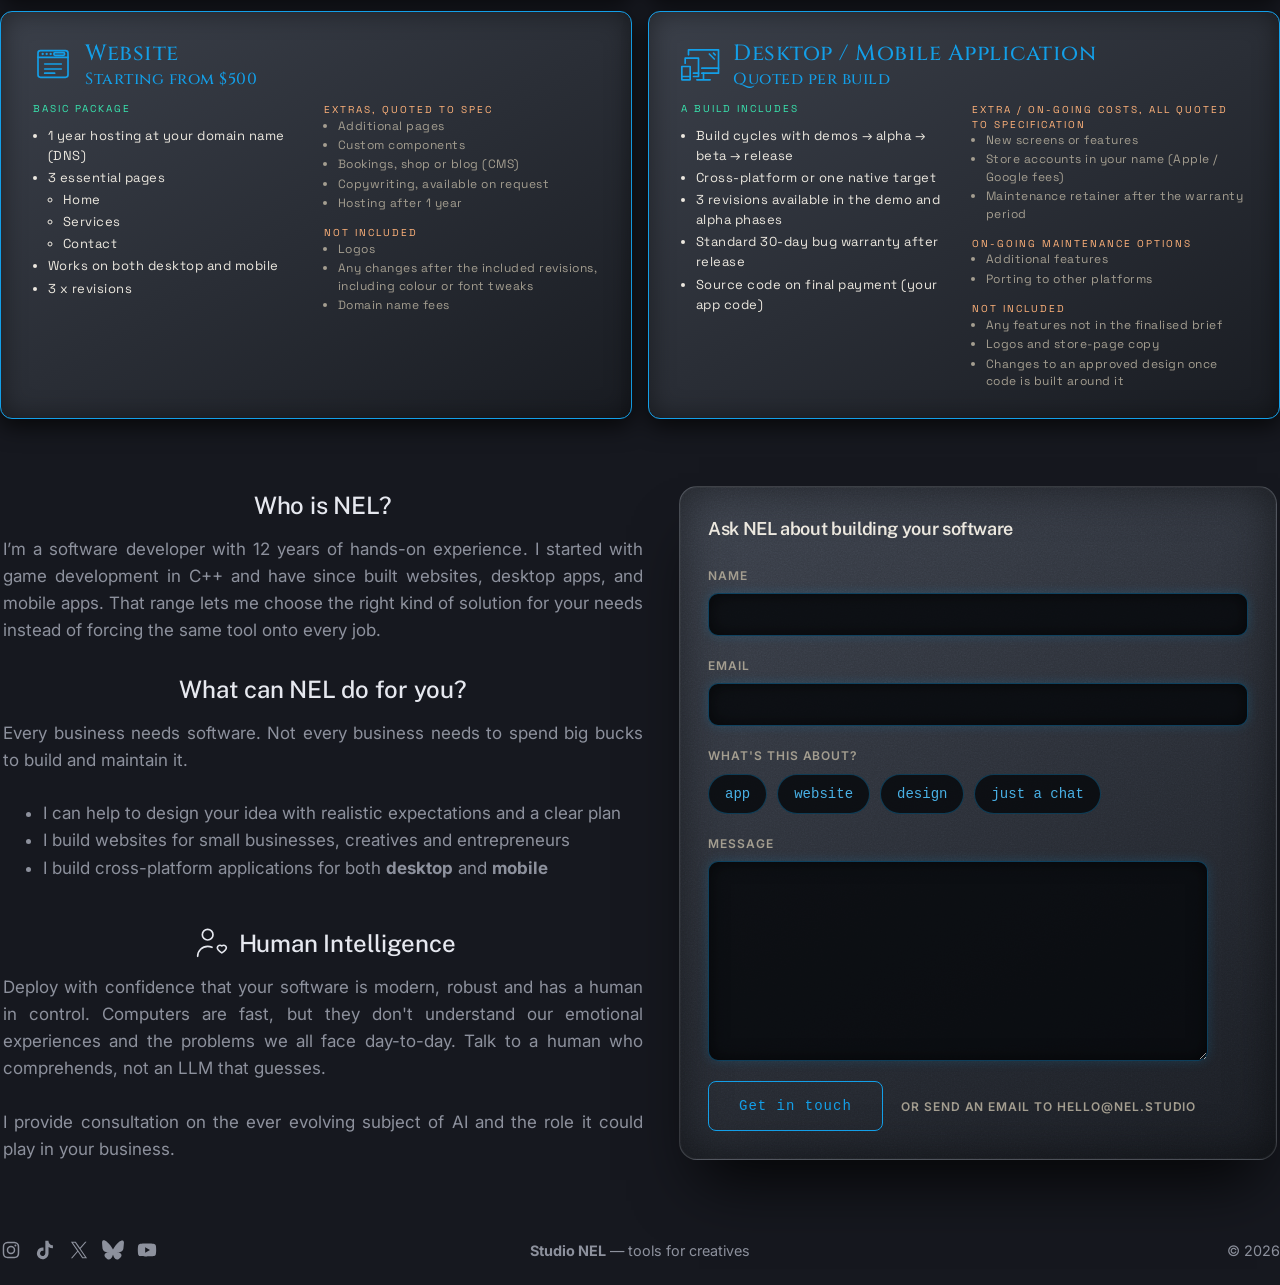
==== commit 13c0907f: "Another layout change. Show off the product, present the service." ====
--- a/index.html
+++ b/index.html
@@ -52,318 +52,16 @@
     <div class="wrap">
       <h1 class="hero__title">Studio&nbsp;<strong>NEL</strong></h1>
       <!-- EDIT: values-line -->
-      <p class="hero__values">Software solutions for businesses and individuals. </p>
       <p class="hero__values">Full-stack web, desktop and mobile apps developer.</p>
+      <p class="hero__values">I build creative tools for <span class="accent">artists</span> and <span class="accent accent--alt">thinkers</span>, as well as software solutions for <span class="accent">businesses</span> and <span class="accent accent--alt">individuals</span>.</p>
     </div>
   </header>
 
   <main>
-    <!-- Process — one purple card, Idea → Design → Build. No row titles: the
-         cards carry their own headings. -->
-    <section class="section" id="process">
-      <div class="wrap">
-        <div class="grid">
-          <div class="client-package__shell">
-            <div class="client-package__offers">
-              <!-- EDIT: process copy -->
-              <article class="client-package__offer client-package__offer--detail" data-accent="blue">
-                <div class="client-package__offer-cols">
-                  <div class="client-package__offer-col">
-                    <div class="client-package__offer-head">
-                      <span class="glyph" style="--icon: url('icons/idea.svg')"></span>
-                      <div class="client-package__offer-titles">
-                        <h3 class="client-package__offer-name">Idea</h3>
-                      </div>
-                    </div>
-                    <p class="client-package__lede">Book a consultation where we can flesh out your idea.</p>
-                    <ul class="client-package__list">
-                      <li>Focus on the essentials</li>
-                      <li>Figure out what is necessary and what will waste you time and money</li>
-                      <li>Get realistic about the technical constraints and estimated costs</li>
-                    </ul>
-                    <p class="client-package__wrap">This results in a list of technical requirements and a realistic understanding of what it might cost to build your website or application.</p>
-                  </div>
-
-                  <p class="client-package__bridge" aria-hidden="true"></p>
-
-                  <div class="client-package__offer-col">
-                    <div class="client-package__offer-head">
-                      <span class="glyph" style="--icon: url('icons/brief.svg')"></span>
-                      <div class="client-package__offer-titles">
-                        <h3 class="client-package__offer-name">Design</h3>
-                      </div>
-                    </div>
-                    <p class="client-package__lede">This is where your idea becomes fully realised.</p>
-                    <ul class="client-package__list">
-                      <li>Translate your business goals into features</li>
-                      <li>Perform user research and develop UI/UX for your customers</li>
-                      <li>Understand the flow of the software and test ideas before committing to a build</li>
-                    </ul>
-                    <p class="client-package__wrap">This results in a written scope, interactive prototype and feature list for a developer.</p>
-                  </div>
-
-                  <p class="client-package__bridge" aria-hidden="true"></p>
-
-                  <div class="client-package__offer-col">
-                    <div class="client-package__offer-head">
-                      <span class="glyph" style="--icon: url('icons/prototype.svg')"></span>
-                      <div class="client-package__offer-titles">
-                        <h3 class="client-package__offer-name">Build</h3>
-                      </div>
-                    </div>
-                    <p class="client-package__lede">I turn your idea into a reality. Results in a fully deployed website or application. You own the source code.</p>
-                    <p class="client-package__label">Developed in phases</p>
-                    <ul class="client-package__list">
-                      <li>Initial Build Testing</li>
-                      <li>Beta Build Delivery and Testing Phase 1 (your device)</li>
-                      <li>Beta Build Delivery and Testing Phase 2 (all platforms)</li>
-                      <li>Publishing</li>
-                    </ul>
-                    <p class="client-package__wrap">On-going maintenance and hosting available. Development is quoted per project. Available for both independent and collaborative work.</p>
-                  </div>
-                </div>
-              </article>
-            </div>
-          </div>
-        </div>
-      </div>
-    </section>
-
-    <!-- Services — the small packages, both blue. -->
-    <section class="section" id="client-services">
-      <div class="wrap">
-        <!-- EDIT: client-services-heading -->
-        <h2 class="client-package__title">Client Services</h2>
-
-        <div class="grid">
-          <div class="client-package__shell">
-            <div class="client-package__offers">
-              <!-- EDIT: Consultation offer copy -->
-              <article class="client-package__offer client-package__offer--detail" data-accent="blue">
-                <div class="client-package__offer-head">
-                  <span class="glyph" style="--icon: url('icons/human.svg')"></span>
-                  <div class="client-package__offer-titles">
-                    <h3 class="client-package__offer-name">Consultation</h3>
-                    <p class="client-package__offer-price">$120 per hour</p>
-                  </div>
-                  <!-- EDIT: Consultation booking link -->
-                  <a class="client-package__book" href="https://calendar.app.google/gUyKjVMUTdrYPZ3T9" target="_blank" rel="noopener"><span class="client-package__book-full">Book an Appointment</span><span class="client-package__book-short">Book</span></a>
-                </div>
-                <p class="client-package__lede">Not sure if a project is worth pursuing? Want to talk to a developer about AI in your business?</p>
-                <p class="client-package__lede">Want to talk to a developer about the role AI in your business?</p>
-                <p class="client-package__lede">I provide technical consultation and expertise for navigating the noisy world of software.</p>
-              </article>
-
-              <!-- EDIT: Basic Design offer copy -->
-              <article class="client-package__offer client-package__offer--detail" data-accent="blue">
-                <div class="client-package__offer-head">
-                  <span class="glyph" style="--icon: url('icons/design.svg')"></span>
-                  <div class="client-package__offer-titles">
-                    <h3 class="client-package__offer-name">Basic Design</h3>
-                    <p class="client-package__offer-price">$300</p>
-                  </div>
-                </div>
-                <p class="client-package__lede">A simple design which allows you to see how your business might be expressed on the web. Bring your logo and business goals.</p>
-                <p class="client-package__lede">I will create a simple one-page mockup with colours, fonts, one CTA (call-to-action) button and a build brief for a developer.</p>
-                <p class="client-package__wrap">Example copy about your business available on request.</p>
-              </article>
-            </div>
-          </div>
-        </div>
-      </div>
-    </section>
-
-    <!-- Packages — the big builds, includes left, extras right. -->
-    <section class="section" id="client-packages">
-      <div class="wrap">
-        <div class="grid">
-          <div class="client-package__shell">
-            <div class="client-package__offers">
-              <!-- EDIT: Website package copy -->
-              <article class="client-package__offer client-package__offer--detail" data-accent="blue">
-                <div class="client-package__offer-head">
-                  <span class="glyph" style="--icon: url('icons/website.svg')"></span>
-                  <div class="client-package__offer-titles">
-                    <h3 class="client-package__offer-name">Website</h3>
-                    <p class="client-package__offer-price">Starting from $500</p>
-                  </div>
-                </div>
-                <div class="client-package__offer-cols">
-                  <div class="client-package__offer-col">
-                    <p class="client-package__label">Basic Package</p>
-                    <ul class="client-package__list">
-                      <li>1 year hosting at your domain name (DNS)</li>
-                      <li>3 essential pages
-                        <ul>
-                          <li>Home</li>
-                          <li>Services</li>
-                          <li>Contact</li>
-                        </ul>
-                      </li>
-                      <li>Works on both desktop and mobile</li>
-                      <li>3 x revisions</li>
-                    </ul>
-                  </div>
-                  <div class="client-package__offer-col">
-                    <p class="client-package__label client-package__wrap">Extras, quoted to spec</p>
-                    <ul class="client-package__list client-package__wrap">
-                      <li>Additional pages</li>
-                      <li>Custom components</li>
-                      <li>Bookings, shop or blog (CMS)</li>
-                      <li>Copywriting, available on request</li>
-                      <li>Hosting after 1 year</li>
-                    </ul>
-                    <p class="client-package__label client-package__wrap">Not included</p>
-                    <ul class="client-package__list client-package__wrap">
-                      <li>Logos</li>
-                      <li>Any changes after the included revisions, including colour or font tweaks</li>
-                      <li>Domain name fees</li>
-                    </ul>
-                  </div>
-                </div>
-              </article>
-
-              <!-- EDIT: Desktop / Mobile package copy -->
-              <article class="client-package__offer client-package__offer--detail" data-accent="blue">
-                <div class="client-package__offer-head">
-                  <span class="glyph" style="--icon: url('icons/publish.svg')"></span>
-                  <div class="client-package__offer-titles">
-                    <h3 class="client-package__offer-name">Desktop / Mobile Application</h3>
-                    <p class="client-package__offer-price">Quoted per build</p>
-                  </div>
-                </div>
-                <div class="client-package__offer-cols">
-                  <div class="client-package__offer-col">
-                    <p class="client-package__label">A Build Includes</p>
-                    <ul class="client-package__list">
-                      <li>Build cycles with demos → alpha → beta → release</li>
-                      <li>Cross-platform or one native target</li>
-                      <li>3 revisions available in the demo and alpha phases</li>
-                      <li>Standard 30-day bug warranty after release</li>
-                      <li>Source code on final payment (your app code)</li>
-                    </ul>
-                  </div>
-                  <div class="client-package__offer-col">
-                    <p class="client-package__label client-package__wrap">Extra / on-going costs, all quoted to specification</p>
-                    <ul class="client-package__list client-package__wrap">
-                      <li>New screens or features</li>
-                      <li>Store accounts in your name (Apple / Google fees)</li>
-                      <li>Maintenance retainer after the warranty period</li>
-                    </ul>
-                    <p class="client-package__label client-package__wrap">On-going maintenance options</p>
-                    <ul class="client-package__list client-package__wrap">
-                      <li>Additional features</li>
-                      <li>Porting to other platforms</li>
-                    </ul>
-                    <p class="client-package__label client-package__wrap">Not included</p>
-                    <ul class="client-package__list client-package__wrap">
-                      <li>Any features not in the finalised brief</li>
-                      <li>Logos and store-page copy</li>
-                      <li>Changes to an approved design once code is built around it</li>
-                    </ul>
-                  </div>
-                </div>
-              </article>
-            </div>
-          </div>
-        </div>
-      </div>
-    </section>
-
-    <!-- Studio intro — pitch copy left, contact form right. -->
-    <section class="section" id="studio-intro">
-      <div class="wrap">
-        <div class="grid">
-          <div class="studio-intro">
-            <h2 class="section__title section__title--icon">Who is NEL?</h2>
-              <p class="section__lede">I’m a software developer with 12 years of hands-on experience.
-                  I started with game development in C++ and have since built websites, desktop apps,
-                  and mobile apps. That range lets me choose the right kind of solution for your needs
-                  instead of forcing the same tool onto every job.</p>
-
-            <h2 class="section__title">What can NEL do for you?</h2>
-            <p class="section__lede">Every business needs software. Not every
-              business needs to spend big bucks to build and maintain it.</p>
-              <ul class="section__list">
-                <li>I can help to design your idea with realistic expectations and a clear plan</li>
-                <li>I build websites for small businesses, creatives and entrepreneurs</li>
-                <li>I build cross-platform applications for both <strong>desktop</strong> and <strong>mobile</strong></li>
-              </ul>
-
-            <h2 class="section__title section__title--icon">
-              <span class="glyph section__title-icon" style="--icon: url('icons/human.svg')" aria-hidden="true"></span>
-              Human Intelligence
-            </h2>
-            <p class="section__lede">Deploy with confidence that your software is modern,
-              robust and has a human in control. Computers are fast, but they don't
-              understand our emotional experiences and the problems we all face day-to-day.
-              Talk to a human who comprehends, not an LLM that guesses.</p>
-            <p class="section__lede">I provide consultation on the ever evolving subject of AI
-                and the role it could play in your business.</p>
-
-          </div>
-
-          <!-- Contact card — static stone island. Form structure only; fields TBD. -->
-          <section class="contact-card" id="contact" aria-label="Contact">
-            <div class="contact-card__inner">
-              <!-- EDIT: contact-heading -->
-              <h3 class="contact-card__title">Ask NEL about building your software</h3>
-              <form class="contact-form">
-                <!-- EDIT: contact-fields -->
-                <div class="contact-form__field">
-                  <label class="contact-form__label" for="cf-name">Name</label>
-                  <input class="contact-form__input" id="cf-name" name="name" type="text" autocomplete="name">
-                </div>
-
-                <div class="contact-form__field">
-                  <label class="contact-form__label" for="cf-email">Email</label>
-                  <input class="contact-form__input" id="cf-email" name="email" type="email" autocomplete="email">
-                </div>
-
-                <fieldset class="contact-form__field contact-form__topics">
-                  <legend class="contact-form__label">What's this about?</legend>
-                  <label class="contact-form__topic">
-                    <input type="radio" name="topic" value="app">
-                    <span>app</span>
-                  </label>
-                  <label class="contact-form__topic">
-                    <input type="radio" name="topic" value="website">
-                    <span>website</span>
-                  </label>
-                  <label class="contact-form__topic">
-                    <input type="radio" name="topic" value="design">
-                    <span>design</span>
-                  </label>
-                  <label class="contact-form__topic">
-                    <input type="radio" name="topic" value="chat">
-                    <span>just a chat</span>
-                  </label>
-                </fieldset>
-
-                <div class="contact-form__field">
-                  <label class="contact-form__label" for="cf-message">Message</label>
-                  <textarea class="contact-form__message" id="cf-message" name="message"></textarea>
-                </div>
-
-                <div class="contact-form__actions">
-                  <button class="contact-form__submit" type="submit"><span class="contact-form__submit-label">Get in touch</span></button>
-                  <p class="contact-form__label contact-form__hint">or send an email to hello@nel.studio</p>
-                </div>
-
-                <!-- failure message only; success shows on the button itself -->
-                <p class="contact-form__status" role="alert" hidden></p>
-              </form>
-            </div>
-          </section>
-        </div>
-      </div>
-    </section>
-
     <!-- Software -->
     <section class="section" id="software">
       <div class="wrap">
         <h2 class="section__title">Creative Software by&nbsp;<strong>NEL</strong></h2>
-        <p class="hero__values">I build creative tools for <span class="accent">artists</span> and <span class="accent accent--alt">thinkers</span>.</p>
         <div class="grid">
           <article class="writelite-card" data-magnet>
             <div class="writelite-card__inner">
@@ -431,6 +129,308 @@
         </div>
       </div>
     </section>
+
+    <!-- Process — one purple card, Idea → Design → Build. No row titles: the
+         cards carry their own headings. -->
+    <section class="section" id="process">
+      <div class="wrap">
+        <h2 class="client-package__title">I Help Develop your Idea into a Real Product</h2>
+        <div class="grid">
+          <div class="client-package__shell">
+            <div class="client-package__offers">
+              <!-- EDIT: process copy -->
+              <article class="client-package__offer client-package__offer--detail" data-accent="blue">
+                <div class="client-package__offer-cols">
+                  <div class="client-package__offer-col">
+                    <div class="client-package__offer-head">
+                      <span class="glyph" style="--icon: url('icons/idea.svg')"></span>
+                      <div class="client-package__offer-titles">
+                        <h3 class="client-package__offer-name">Idea</h3>
+                      </div>
+                    </div>
+                    <p class="client-package__lede">Book a consultation where we can flesh out your idea.</p>
+                    <ul class="client-package__list">
+                      <li>Focus on the essentials</li>
+                      <li>Figure out what is necessary and what will waste you time and money</li>
+                      <li>Get realistic about the technical constraints and estimated costs</li>
+                    </ul>
+                    <p class="client-package__wrap">This results in a list of technical requirements and a realistic understanding of what it might cost to build your website or application.</p>
+                  </div>
+
+                  <p class="client-package__bridge" aria-hidden="true"></p>
+
+                  <div class="client-package__offer-col">
+                    <div class="client-package__offer-head">
+                      <span class="glyph" style="--icon: url('icons/brief.svg')"></span>
+                      <div class="client-package__offer-titles">
+                        <h3 class="client-package__offer-name">Design</h3>
+                      </div>
+                    </div>
+                    <p class="client-package__lede">This is where your idea becomes fully realised.</p>
+                    <ul class="client-package__list">
+                      <li>Translate your business goals into features</li>
+                      <li>Perform user research and develop UI/UX for your customers</li>
+                      <li>Understand the flow of the software and test ideas before committing to a build</li>
+                    </ul>
+                    <p class="client-package__wrap">This results in a written scope, interactive prototype and feature list for a developer.</p>
+                  </div>
+
+                  <p class="client-package__bridge" aria-hidden="true"></p>
+
+                  <div class="client-package__offer-col">
+                    <div class="client-package__offer-head">
+                      <span class="glyph" style="--icon: url('icons/prototype.svg')"></span>
+                      <div class="client-package__offer-titles">
+                        <h3 class="client-package__offer-name">Build</h3>
+                      </div>
+                    </div>
+                    <p class="client-package__lede">I turn your idea into a reality. Results in a fully deployed website or application. You own the source code.</p>
+                    <p class="client-package__label">Developed in phases</p>
+                    <ul class="client-package__list">
+                      <li>Initial Build Testing</li>
+                      <li>Beta Build Delivery and Testing Phase 1 (your device)</li>
+                      <li>Beta Build Delivery and Testing Phase 2 (all platforms)</li>
+                      <li>Publishing</li>
+                    </ul>
+                    <p class="client-package__wrap">On-going maintenance and hosting available. Development is quoted per project. Available for both independent and collaborative work.</p>
+                  </div>
+                </div>
+              </article>
+            </div>
+          </div>
+        </div>
+      </div>
+    </section>
+
+    <!-- Services — the small packages, both blue. -->
+    <section class="section" id="client-services">
+      <div class="wrap">
+        <!-- EDIT: client-services-heading -->
+        <h2 class="client-package__title">Client Services</h2>
+
+        <div class="grid">
+          <div class="client-package__shell">
+            <div class="client-package__offers">
+              <!-- EDIT: Consultation offer copy -->
+              <article class="client-package__offer client-package__offer--detail" data-accent="blue">
+                <div class="client-package__offer-head">
+                  <span class="glyph" style="--icon: url('icons/human.svg')"></span>
+                  <div class="client-package__offer-titles">
+                    <h3 class="client-package__offer-name">Consultation</h3>
+                    <p class="client-package__offer-price">$120 per hour</p>
+                  </div>
+                  <!-- EDIT: Consultation booking link -->
+                  <a class="client-package__book" href="https://calendar.app.google/gUyKjVMUTdrYPZ3T9" target="_blank" rel="noopener"><span class="client-package__book-full">Book an Appointment</span><span class="client-package__book-short">Book</span></a>
+                </div>
+                <p class="client-package__lede">Not sure if a project is worth pursuing? Want to talk to a developer about AI in your business?</p>
+                <p class="client-package__lede">Want to talk to a developer about the role AI in your business?</p>
+                <p class="client-package__lede">I provide technical consultation and expertise for navigating the noisy world of software.</p>
+              </article>
+
+              <!-- EDIT: Basic Design offer copy -->
+              <article class="client-package__offer client-package__offer--detail" data-accent="blue">
+                <div class="client-package__offer-head">
+                  <span class="glyph" style="--icon: url('icons/design.svg')"></span>
+                  <div class="client-package__offer-titles">
+                    <h3 class="client-package__offer-name">Basic Design</h3>
+                    <p class="client-package__offer-price">$300</p>
+                  </div>
+                </div>
+                <p class="client-package__lede">A simple design which allows you to see how your business might be expressed on the web. Bring your logo and business goals.</p>
+                <p class="client-package__lede">I will create a simple one-page mockup with colours, fonts, one CTA (call-to-action) button and a build brief for a developer.</p>
+                <p class="client-package__wrap">Example copy about your business available on request.</p>
+              </article>
+            </div>
+          </div>
+        </div>
+      </div>
+    </section>
+
+    <!-- Packages — the big builds, includes left, extras right. -->
+    <section class="section" id="client-packages">
+      <div class="wrap">
+        <div class="grid">
+          <div class="client-package__shell">
+            <div class="client-package__offers">
+              <!-- EDIT: Website package copy -->
+              <article class="client-package__offer client-package__offer--detail" data-accent="blue">
+                <div class="client-package__offer-head">
+                  <span class="glyph" style="--icon: url('icons/website.svg')"></span>
+                  <div class="client-package__offer-titles">
+                    <h3 class="client-package__offer-name">Website</h3>
+                    <p class="client-package__offer-price">Starting from $500</p>
+                  </div>
+                </div>
+                <div class="client-package__offer-cols">
+                  <div class="client-package__offer-col">
+                    <p class="client-package__label">Basic Package</p>
+                    <ul class="client-package__list">
+                      <li>1 year hosting at your domain name (DNS)</li>
+                      <li>3 essential pages
+                        <ul>
+                          <li>Home</li>
+                          <li>Services</li>
+                          <li>Contact</li>
+                        </ul>
+                      </li>
+                      <li>Works on both desktop and mobile</li>
+                      <li>3 x revisions</li>
+                    </ul>
+                  </div>
+                  <div class="client-package__offer-col">
+                    <p class="client-package__label client-package__wrap">Extras, quoted to spec</p>
+                    <ul class="client-package__list client-package__wrap">
+                      <li>Additional pages</li>
+                      <li>Custom components</li>
+                      <li>Bookings, shop or blog (CMS)</li>
+                      <li>Copywriting, available on request</li>
+                      <li>Hosting after 1 year</li>
+                    </ul>
+                    <p class="client-package__label client-package__wrap">Not included</p>
+                    <ul class="client-package__list client-package__wrap">
+                      <li>Logos</li>
+                      <li>Any changes after the included revisions, including colour or font tweaks</li>
+                      <li>Domain name fees</li>
+                    </ul>
+                  </div>
+                </div>
+              </article>
+
+              <!-- EDIT: Desktop / Mobile package copy -->
+              <article class="client-package__offer client-package__offer--detail" data-accent="blue">
+                <div class="client-package__offer-head">
+                  <span class="glyph" style="--icon: url('icons/publish.svg')"></span>
+                  <div class="client-package__offer-titles">
+                    <h3 class="client-package__offer-name">Desktop / Mobile Application</h3>
+                    <p class="client-package__offer-price">Quoted per build</p>
+                  </div>
+                </div>
+                <div class="client-package__offer-cols">
+                  <div class="client-package__offer-col">
+                    <p class="client-package__label">A Build Includes</p>
+                    <ul class="client-package__list">
+                      <li>Build cycles with demos → alpha → beta → release</li>
+                      <li>Cross-platform or one native target</li>
+                      <li>3 revisions available in the demo and alpha phases</li>
+                      <li>Standard 30-day bug warranty after release</li>
+                      <li>Source code on final payment (your app code)</li>
+                    </ul>
+                  </div>
+                  <div class="client-package__offer-col">
+                    <p class="client-package__label client-package__wrap">Extra / on-going costs, all quoted to specification</p>
+                    <ul class="client-package__list client-package__wrap">
+                      <li>New screens or features</li>
+                      <li>Store accounts in your name (Apple / Google fees)</li>
+                      <li>Maintenance retainer after the warranty period</li>
+                    </ul>
+                    <p class="client-package__label client-package__wrap">On-going maintenance options</p>
+                    <ul class="client-package__list client-package__wrap">
+                      <li>Additional features</li>
+                      <li>Porting to other platforms</li>
+                    </ul>
+                    <p class="client-package__label client-package__wrap">Not included</p>
+                    <ul class="client-package__list client-package__wrap">
+                      <li>Any features not in the finalised brief</li>
+                      <li>Logos and store-page copy</li>
+                      <li>Changes to an approved design once code is built around it</li>
+                    </ul>
+                  </div>
+                </div>
+              </article>
+            </div>
+          </div>
+        </div>
+      </div>
+    </section>
+
+    <!-- Studio intro — pitch copy left, contact form right. -->
+    <section class="section" id="studio-intro">
+      <div class="wrap">
+        <div class="grid">
+          <div class="studio-intro">
+            <h2 class="section__title section__title--icon">Who is NEL?</h2>
+              <p class="section__lede">I’m a software developer with 12 years of hands-on experience.
+                  I started with game development in C++ and have since built websites, desktop apps,
+                  and mobile apps. That range lets me choose the right kind of solution for your needs
+                  instead of forcing the same tool onto every job.</p>
+
+            <h2 class="section__title">What can NEL do for you?</h2>
+            <p class="section__lede">Every business needs software. Not every
+              business needs to spend big bucks to build and maintain it.</p>
+              <ul class="section__list">
+                <li>I can help to design your idea with realistic expectations and a clear plan</li>
+                <li>I build websites for small businesses, creatives and entrepreneurs</li>
+                <li>I build cross-platform applications for both <strong>desktop</strong> and <strong>mobile</strong></li>
+              </ul>
+
+            <h2 class="section__title section__title--icon">
+              <span class="glyph section__title-icon" style="--icon: url('icons/human.svg')" aria-hidden="true"></span>
+              Human Intelligence
+            </h2>
+            <p class="section__lede">Deploy with confidence that your software is modern,
+              robust and has a human in control. Computers are fast, but they don't
+              understand our emotional experiences and the problems we all face day-to-day.
+              Talk to a human who comprehends, not an LLM that guesses.</p>
+            <p class="section__lede">I provide consultation on the ever evolving subject of AI
+                and the role it could play in your business.</p>
+
+          </div>
+
+          <!-- Contact card — static stone island. Form structure only; fields TBD. -->
+          <section class="contact-card" id="contact" aria-label="Contact">
+            <div class="contact-card__inner">
+              <!-- EDIT: contact-heading -->
+              <h3 class="contact-card__title">Ask NEL about building your software</h3>
+              <form class="contact-form">
+                <!-- EDIT: contact-fields -->
+                <div class="contact-form__field">
+                  <label class="contact-form__label" for="cf-name">Name</label>
+                  <input class="contact-form__input" id="cf-name" name="name" type="text" autocomplete="name">
+                </div>
+
+                <div class="contact-form__field">
+                  <label class="contact-form__label" for="cf-email">Email</label>
+                  <input class="contact-form__input" id="cf-email" name="email" type="email" autocomplete="email">
+                </div>
+
+                <fieldset class="contact-form__field contact-form__topics">
+                  <legend class="contact-form__label">What's this about?</legend>
+                  <label class="contact-form__topic">
+                    <input type="radio" name="topic" value="app">
+                    <span>app</span>
+                  </label>
+                  <label class="contact-form__topic">
+                    <input type="radio" name="topic" value="website">
+                    <span>website</span>
+                  </label>
+                  <label class="contact-form__topic">
+                    <input type="radio" name="topic" value="design">
+                    <span>design</span>
+                  </label>
+                  <label class="contact-form__topic">
+                    <input type="radio" name="topic" value="chat">
+                    <span>just a chat</span>
+                  </label>
+                </fieldset>
+
+                <div class="contact-form__field">
+                  <label class="contact-form__label" for="cf-message">Message</label>
+                  <textarea class="contact-form__message" id="cf-message" name="message"></textarea>
+                </div>
+
+                <div class="contact-form__actions">
+                  <button class="contact-form__submit" type="submit"><span class="contact-form__submit-label">Get in touch</span></button>
+                  <p class="contact-form__label contact-form__hint">or send an email to hello@nel.studio</p>
+                </div>
+
+                <!-- failure message only; success shows on the button itself -->
+                <p class="contact-form__status" role="alert" hidden></p>
+              </form>
+            </div>
+          </section>
+        </div>
+      </div>
+    </section>
   </main>
 
   <footer class="foot wrap">
--- a/styles.css
+++ b/styles.css
@@ -1215,6 +1215,12 @@
   .writelite-card__name { font-size: 32px; }
   .writelite-card__tagline { font-size: 17px; }
   .writelite-card__foot { margin-top: 19px; }
+
+  /* Kaku card is smaller on narrow screens; its internals were fixed px and
+     the 'building...' line collided with the entry text. Scale both down. */
+  .kaku-card { --k-pad: 14px; }
+  .kaku-card__glyph { width: 128px; height: 128px; }
+  .kaku-card__build { bottom: 64px; font-size: 20px; }
 }
 
 
